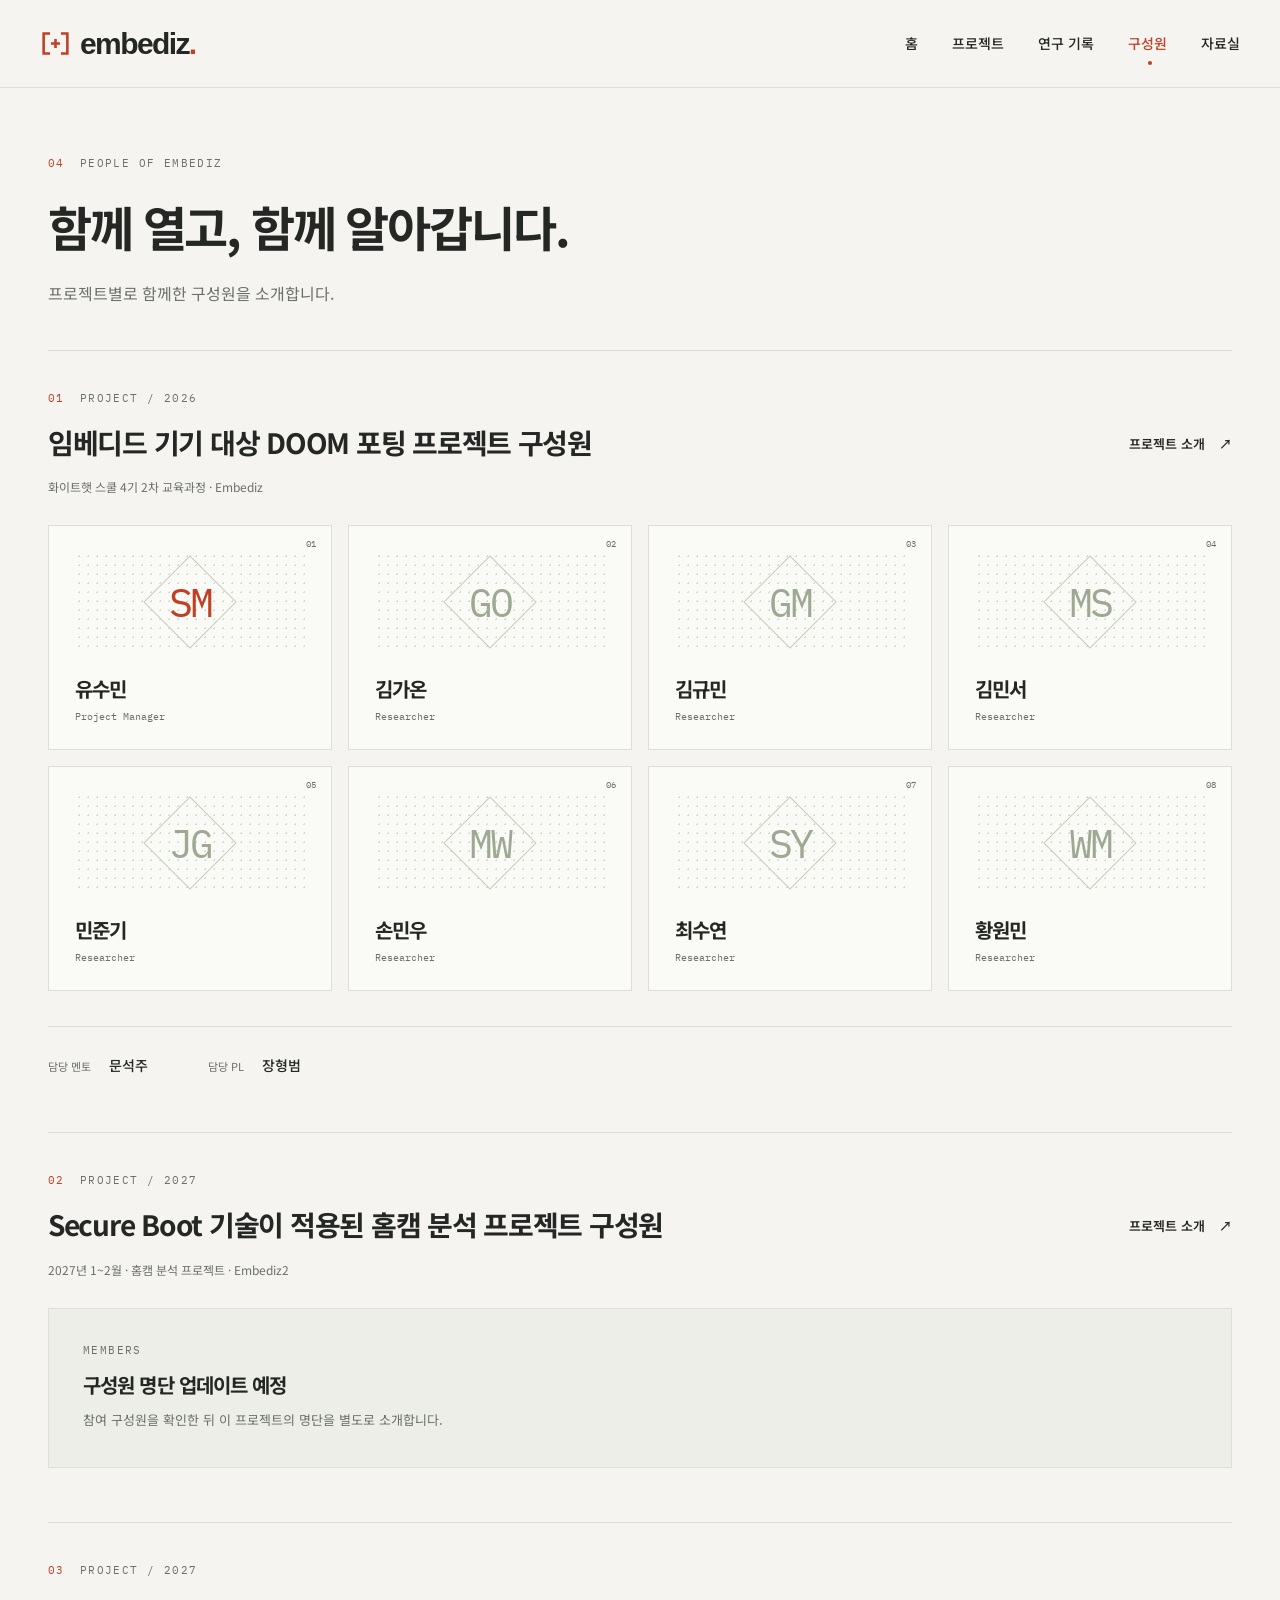
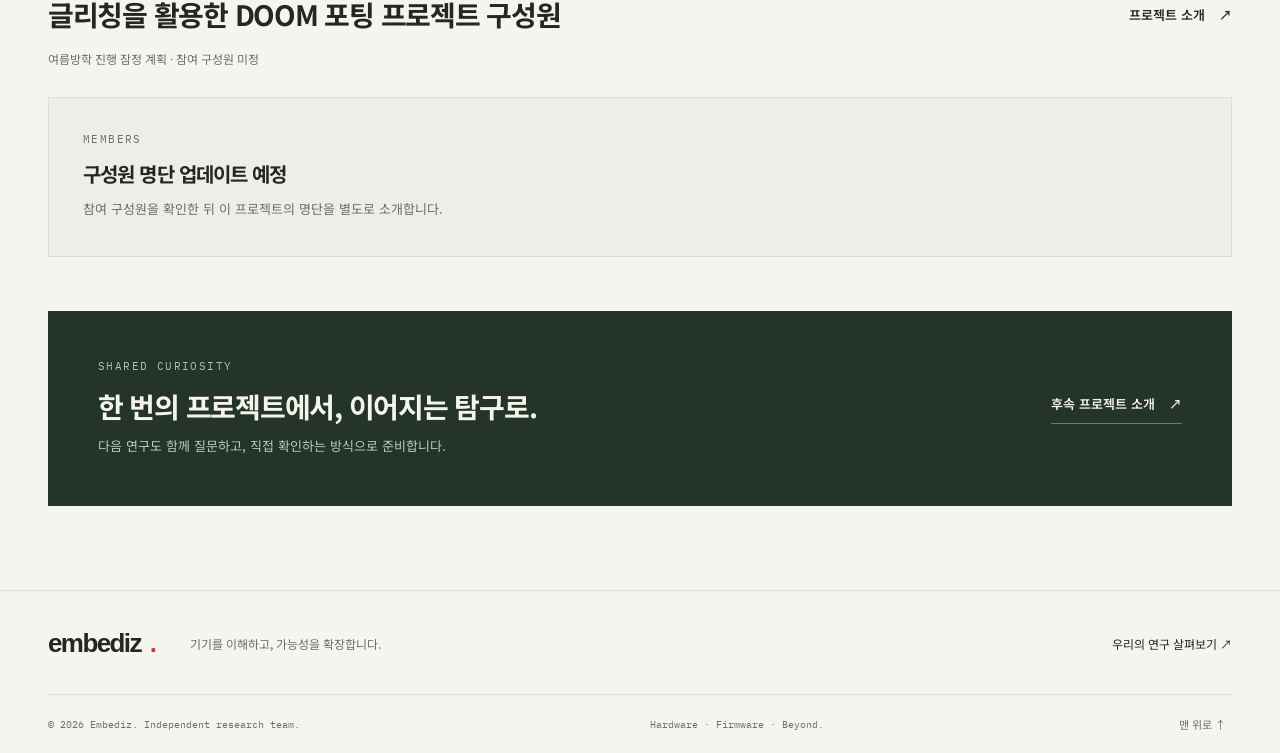
==== members/index.html @ 1d5bfba7 "Make Embediz research pages discoverable by topic" ====
<!doctype html>
<html lang="ko">
<head>
  <meta charset="UTF-8">
  <meta name="viewport" content="width=device-width, initial-scale=1">
  <meta name="theme-color" content="#f5f4f0">
  <meta name="description" content="Embediz의 임베디드 기기 DOOM 포팅, Secure Boot 적용 홈캠 분석, 글리칭 후속 프로젝트 구성원을 프로젝트별로 소개합니다.">
  <meta property="og:title" content="임베디드 보안 연구팀 구성원 | Embediz">
  <meta property="og:description" content="Embediz의 임베디드 기기 DOOM 포팅, Secure Boot 적용 홈캠 분석, 글리칭 후속 프로젝트 구성원을 프로젝트별로 소개합니다.">
  <meta property="og:type" content="website">
  <link rel="icon" href="../assets/favicon.svg" type="image/svg+xml">
  <link rel="stylesheet" href="../styles.css">
  <title>임베디드 보안 연구팀 구성원 | Embediz</title>
  <script src="../content.js" defer></script>
  <script src="../app.js" defer></script>
  <meta name="embediz-root" content="../">
  <meta name="robots" content="index,follow,max-image-preview:large">
  <meta property="og:site_name" content="Embediz">
  <meta property="og:locale" content="ko_KR">
  <meta name="twitter:card" content="summary">
  <meta name="twitter:title" content="임베디드 보안 연구팀 구성원 | Embediz">
  <meta name="twitter:description" content="Embediz의 임베디드 기기 DOOM 포팅, Secure Boot 적용 홈캠 분석, 글리칭 후속 프로젝트 구성원을 프로젝트별로 소개합니다.">
  <link rel="sitemap" type="application/xml" href="../sitemap.xml">
  <link rel="canonical" href="https://fev20.github.io/Embediz/members/">
  <meta property="og:url" content="https://fev20.github.io/Embediz/members/">
  <script type="application/ld+json">{"@context":"https://schema.org","@graph":[{"@type":"Organization","@id":"https://fev20.github.io/Embediz/#organization","name":"Embediz","url":"https://fev20.github.io/Embediz/","description":"Embediz는 임베디드 보안과 하드웨어·펌웨어를 탐구하는 연구팀입니다. 홈캠 펌웨어 분석, MIPS 기반 DOOM 포팅, Secure Boot 분석 프로젝트와 연구 기록을 소개합니다."},{"@type":"WebSite","@id":"https://fev20.github.io/Embediz/#website","name":"Embediz","url":"https://fev20.github.io/Embediz/","inLanguage":"ko","publisher":{"@id":"https://fev20.github.io/Embediz/#organization"}},{"@type":"WebPage","@id":"https://fev20.github.io/Embediz/members/#webpage","url":"https://fev20.github.io/Embediz/members/","name":"임베디드 보안 연구팀 구성원 | Embediz","description":"Embediz의 임베디드 기기 DOOM 포팅, Secure Boot 적용 홈캠 분석, 글리칭 후속 프로젝트 구성원을 프로젝트별로 소개합니다.","inLanguage":"ko","isPartOf":{"@id":"https://fev20.github.io/Embediz/#website"},"about":{"@id":"https://fev20.github.io/Embediz/#organization"}},{"@type":"BreadcrumbList","itemListElement":[{"@type":"ListItem","position":1,"name":"Embediz","item":"https://fev20.github.io/Embediz/"},{"@type":"ListItem","position":2,"name":"임베디드 보안 연구팀 구성원","item":"https://fev20.github.io/Embediz/members/"}]}]}</script>
</head>
<body>
  <a href="#main" class="skip-link">본문으로 건너뛰기</a>
  <header class="site-header">
    <div class="header-inner">
      <a class="brand" href="../" aria-label="Embediz 홈"><svg viewBox="0 0 34 34" aria-hidden="true"><path d="M11 6H4v22h7M23 6h7v22h-7M12 17h10M17 12v10"/></svg><span>embediz<span class="brand-dot">.</span></span></a>
      <nav class="desktop-nav" aria-label="주 메뉴"><a href="../" data-nav="home">홈</a><a href="../projects/" data-nav="research">프로젝트</a><a href="../notes/" data-nav="notes">연구 기록</a><a href="../members/" data-nav="team" aria-current="page">구성원</a><a href="../resources/" data-nav="resources">자료실</a></nav>
      <button class="menu-toggle" aria-expanded="false" aria-controls="mobile-nav" aria-label="메뉴 열기"><span></span><span></span></button>
    </div>
    <nav id="mobile-nav" aria-label="모바일 메뉴" hidden><a href="../">홈</a><a href="../projects/">프로젝트</a><a href="../notes/">연구 기록</a><a href="../members/">구성원</a><a href="../resources/">자료실</a></nav>
  </header>
  <main id="main" tabindex="-1"><div class="container"><header class="page-heading"><div class="eyebrow"><span class="section-index">04</span> PEOPLE OF EMBEDIZ</div><h1>함께 열고, 함께 알아갑니다.</h1><p>프로젝트별로 함께한 구성원을 소개합니다.</p></header><section class="team-project" aria-labelledby="team-doom-camera"><header class="team-project-header"><div><div class="eyebrow"><span class="section-index">01</span> PROJECT / 2026</div><h2 id="team-doom-camera">임베디드 기기 대상 DOOM 포팅 프로젝트 구성원</h2><p>화이트햇 스쿨 4기 2차 교육과정 · Embediz</p></div><a class="text-link" href="../projects/doom-camera/">프로젝트 소개 <span aria-hidden="true">↗</span></a></header><div class="member-grid" aria-label="임베디드 기기 대상 DOOM 포팅 프로젝트 구성원 명단"><article class="member reveal"><span class="member-index">01</span><div class="member-pattern" aria-hidden="true">SM</div><h3>유수민</h3><p class="role">Project Manager</p></article><article class="member reveal"><span class="member-index">02</span><div class="member-pattern" aria-hidden="true">GO</div><h3>김가온</h3><p class="role">Researcher</p></article><article class="member reveal"><span class="member-index">03</span><div class="member-pattern" aria-hidden="true">GM</div><h3>김규민</h3><p class="role">Researcher</p></article><article class="member reveal"><span class="member-index">04</span><div class="member-pattern" aria-hidden="true">MS</div><h3>김민서</h3><p class="role">Researcher</p></article><article class="member reveal"><span class="member-index">05</span><div class="member-pattern" aria-hidden="true">JG</div><h3>민준기</h3><p class="role">Researcher</p></article><article class="member reveal"><span class="member-index">06</span><div class="member-pattern" aria-hidden="true">MW</div><h3>손민우</h3><p class="role">Researcher</p></article><article class="member reveal"><span class="member-index">07</span><div class="member-pattern" aria-hidden="true">SY</div><h3>최수연</h3><p class="role">Researcher</p></article><article class="member reveal"><span class="member-index">08</span><div class="member-pattern" aria-hidden="true">WM</div><h3>황원민</h3><p class="role">Researcher</p></article></div><div class="team-credit"><div><span>담당 멘토</span><strong>문석주</strong></div><div><span>담당 PL</span><strong>장형범</strong></div></div></section><section class="team-project" aria-labelledby="team-secure-boot"><header class="team-project-header"><div><div class="eyebrow"><span class="section-index">02</span> PROJECT / 2027</div><h2 id="team-secure-boot">Secure Boot 기술이 적용된 홈캠 분석 프로젝트 구성원</h2><p>2027년 1~2월 · 홈캠 분석 프로젝트 · Embediz2</p></div><a class="text-link" href="../projects/secure-boot/">프로젝트 소개 <span aria-hidden="true">↗</span></a></header><div class="team-pending"><span class="eyebrow">MEMBERS</span><h3>구성원 명단 업데이트 예정</h3><p>참여 구성원을 확인한 뒤 이 프로젝트의 명단을 별도로 소개합니다.</p></div></section><section class="team-project" aria-labelledby="team-glitch-doom"><header class="team-project-header"><div><div class="eyebrow"><span class="section-index">03</span> PROJECT / 2027</div><h2 id="team-glitch-doom">글리칭을 활용한 DOOM 포팅 프로젝트 구성원</h2><p>여름방학 진행 잠정 계획 · 참여 구성원 미정</p></div><a class="text-link" href="../projects/glitch-doom/">프로젝트 소개 <span aria-hidden="true">↗</span></a></header><div class="team-pending"><span class="eyebrow">MEMBERS</span><h3>구성원 명단 업데이트 예정</h3><p>참여 구성원을 확인한 뒤 이 프로젝트의 명단을 별도로 소개합니다.</p></div></section></div><div class="container banner-wrap"><div class="next-banner"><div><div class="eyebrow">SHARED CURIOSITY</div><h2>한 번의 프로젝트에서, 이어지는 탐구로.</h2><p>다음 연구도 함께 질문하고, 직접 확인하는 방식으로 준비합니다.</p></div><a class="text-link" href="../projects/">후속 프로젝트 소개 <span aria-hidden="true">↗</span></a></div></div></main>
  <footer class="site-footer"><div class="container footer-top"><a class="brand" href="../">embediz<span class="brand-dot">.</span></a><p>기기를 이해하고, 가능성을 확장합니다.</p><a href="../projects/">우리의 연구 살펴보기 ↗</a></div><div class="container footer-bottom"><span>© 2026 Embediz. Independent research team.</span><span>Hardware · Firmware · Beyond.</span><button class="back-top" aria-label="페이지 맨 위로">맨 위로 ↑</button></div></footer>
  <dialog id="video-dialog" aria-labelledby="video-title"><div class="dialog-head"><div><span class="eyebrow">PROJECT 01 / DEMO</span><h2 id="video-title">홈캠에서 실행되는 DOOM</h2></div><button class="dialog-close" aria-label="영상 닫기">×</button></div><div id="video-container"></div><p class="video-caption">실기기 최종 시연 발췌 · 원본 00:34–00:48의 게임 화면 영역입니다. 게임은 카메라에서 실행됩니다.</p><a class="text-link" id="video-original" target="_blank" rel="noopener noreferrer">시연 영상 파일 열기 ↗</a></dialog>
  <noscript><style>.filter-bar,.menu-toggle,[data-video]{display:none}.desktop-nav{display:flex!important;flex-wrap:wrap;gap:14px}.site-header{height:auto;min-height:88px}.header-inner{flex-wrap:wrap;padding:18px 0}</style></noscript>
</body>
</html>
---- styles.css ----
@import url('https://fonts.googleapis.com/css2?family=IBM+Plex+Mono:wght@400;500;600&family=Noto+Sans+KR:wght@400;500;600;700;800;900&display=swap');
:root{--paper:#f5f4f0;--white:#fff;--ink:#242724;--muted:#6b7069;--line:#dddfd7;--accent:#bf4024;--accent-dark:#b9381d;--green:#37664f;--mono:'IBM Plex Mono',monospace;--sans:'Noto Sans KR',-apple-system,BlinkMacSystemFont,'Segoe UI',sans-serif}*{box-sizing:border-box}html{scroll-behavior:smooth;scroll-padding-top:105px}body{margin:0;background:var(--paper);color:var(--ink);font-family:var(--sans);font-size:15px;line-height:1.75;word-break:keep-all}a{color:inherit;text-decoration:none}button,input{font:inherit}button,a{-webkit-tap-highlight-color:transparent}button{cursor:pointer}button:disabled{cursor:default}button:focus-visible,a:focus-visible,input:focus-visible,summary:focus-visible{outline:3px solid var(--accent);outline-offset:5px}img,svg{max-width:100%;display:block}button{color:inherit}h1,h2,h3,h4,p{margin:0}h1,h2,h3,h4{line-height:1.35;letter-spacing:-.045em}::selection{background:#f6c3b2}.container{width:min(1248px,calc(100% - 96px));margin:0 auto}.site-header{height:88px;position:sticky;top:0;background:rgba(245,244,240,.96);backdrop-filter:blur(16px);border-bottom:1px solid var(--line);z-index:20}.header-inner{height:100%;display:flex;align-items:center;justify-content:space-between;gap:35px;width:min(1376px,calc(100% - 80px));margin:auto}.brand{display:flex;align-items:center;gap:9px;font-family:Arial,Helvetica,sans-serif;font-weight:800;font-size:30px;letter-spacing:-1.6px;line-height:1}.brand svg{width:31px;stroke:var(--accent);fill:none;stroke-width:2.8}.brand-dot{color:var(--accent)}.desktop-nav{display:flex;gap:34px;align-items:center;font-size:14px;font-weight:500}.desktop-nav a{position:relative;padding:31px 0}.desktop-nav a[aria-current=page]{color:var(--accent)}.desktop-nav a[aria-current=page]:after{content:'';position:absolute;bottom:22px;left:50%;width:4px;height:4px;border-radius:50%;background:var(--accent)}.desktop-nav a:hover{color:var(--accent)}.menu-toggle{display:none}.eyebrow{font:11px var(--mono);letter-spacing:1.4px;text-transform:uppercase;color:var(--muted);display:flex;align-items:center;gap:9px}.eyebrow .dot,.live-dot{width:6px;height:6px;background:var(--accent);display:inline-block;border-radius:50%}.hero{padding:75px 0 0;overflow:hidden;position:relative}.hero-grid{display:grid;grid-template-columns:1.03fr 1fr;gap:18px;align-items:center;min-height:483px}.hero-copy{position:relative;z-index:2;padding:6px 0 40px}.hero h1{font-size:clamp(39px,4.2vw,60px);font-weight:700;line-height:1.34;letter-spacing:-.065em;margin:30px 0 24px}.hero h1 .accent{color:var(--accent)}.hero-copy>p{color:var(--muted);font-size:15px;line-height:1.95;max-width:455px}.actions{display:flex;gap:26px;align-items:center;margin-top:33px}.button{display:inline-flex;align-items:center;justify-content:center;gap:24px;padding:15px 22px;background:var(--accent);border:1px solid var(--accent);color:#fff;font-weight:600;font-size:13px;transition:background .2s,transform .2s;line-height:1.6}.button:hover{background:var(--accent-dark);border-color:var(--accent-dark);transform:translateY(-2px)}.button.secondary{background:transparent;border-color:var(--line);color:var(--ink)}.button.secondary:hover{background:#eaeae3}.text-link{font-size:13px;font-weight:600;display:inline-flex;align-items:center;gap:14px;border:none;padding:0;background:none}.text-link:hover{color:var(--accent)}.play-circle{border:1px solid #b6bbb0;border-radius:50%;width:27px;height:27px;display:grid;place-items:center;font-size:9px}.hero-art{position:relative;width:100%;padding:20px 0 10px;aspect-ratio:1.14;background-image:radial-gradient(#d2d6cb 1px,transparent 1px);background-size:19px 19px}.hero-art:after{content:'';position:absolute;inset:0;background:radial-gradient(ellipse at center,transparent 35%,var(--paper) 75%);pointer-events:none}.hero-art svg{position:relative;z-index:1;width:100%;height:100%;overflow:visible}.art-caption{position:absolute;bottom:17px;left:60px;font:9px var(--mono);letter-spacing:1px;color:var(--muted);z-index:2}.hero-meta{border-top:1px solid var(--line);display:grid;grid-template-columns:1.3fr 1fr 1fr 1fr;margin-top:36px;padding:27px 0 31px;gap:28px}.meta-intro{font:11px var(--mono);line-height:1.9;color:var(--muted);display:flex;gap:12px;align-items:center}.meta-intro .cross{font:24px var(--mono);color:var(--accent)}.meta-item{border-left:1px solid var(--line);padding-left:30px;display:flex;align-items:baseline;gap:12px}.meta-item strong{font:28px var(--mono);letter-spacing:-1.7px}.meta-item span{font-size:11px;color:var(--muted)}.section{padding:82px 0}.section-head{display:flex;align-items:end;justify-content:space-between;gap:20px;margin-bottom:34px}.section-head h2{font-size:32px;margin-top:14px;font-weight:700}.section-index{font:11px var(--mono);color:var(--accent);margin-right:6px}.section-head .eyebrow{letter-spacing:1px}.section-head>p{max-width:370px;color:var(--muted);font-size:13px}.projects-section{background:#eceee7;border-top:1px solid var(--line);border-bottom:1px solid var(--line)}.project-grid{display:grid;grid-template-columns:1.35fr 1fr;gap:24px}.project-card{border:1px solid #d5d8cd;background:var(--paper);display:flex;flex-direction:column;transition:transform .25s,border-color .25s}.project-card:hover{border-color:#929b8a;transform:translateY(-5px)}.project-visual{height:263px;position:relative;overflow:hidden;background:#202b25}.project-visual.camera{background:radial-gradient(ellipse at 54% 77%,#46574a,#24382e 55%,#203129)}.project-visual.secure{background:#e2e5dc}.project-visual svg{height:100%;width:100%}.visual-number{position:absolute;top:18px;left:20px;font:10px var(--mono);color:#c2cbbd;z-index:1;letter-spacing:1px}.secure .visual-number{color:#6b7567}.visual-label{position:absolute;bottom:17px;right:20px;font:10px var(--mono);letter-spacing:1px;color:#d8e0d3}.secure .visual-label{color:#68715f}.project-content{padding:25px 28px 27px;flex:1;display:flex;flex-direction:column}.project-topline{display:flex;justify-content:space-between;gap:10px;align-items:center;margin-bottom:15px}.status{display:inline-flex;align-items:center;gap:7px;font-size:10px;padding:4px 9px;border:1px solid #cad6c6;color:#3e6149;background:#edf2e8;line-height:1.5}.status:before{content:'';width:5px;height:5px;border-radius:50%;background:currentColor}.status.planned{border-color:#dbd0b5;background:#f5eddf;color:#8a682e}.project-period{font:10px var(--mono);color:var(--muted)}.project-content h3{font-size:24px;letter-spacing:-1px;display:flex;justify-content:space-between;gap:18px}.project-content h3 span{font-size:24px;font-weight:400;color:var(--accent)}.project-content>p{margin:14px 0 22px;line-height:1.85;font-size:13px;color:var(--muted);max-width:460px}.tags{display:flex;gap:7px;flex-wrap:wrap;margin-top:auto}.tag{font:10px var(--mono);padding:4px 7px;border:1px solid #d9ddd1;color:#68715f}.about-split{display:grid;grid-template-columns:.8fr 1.4fr;gap:100px}.about-split h2{font-size:34px;margin-top:21px;line-height:1.6}.about-split h2 span{color:var(--accent)}.about-copy>p{font-size:17px;line-height:1.95;max-width:620px;margin-bottom:28px}.research-areas{display:grid;grid-template-columns:repeat(3,1fr);border-top:1px solid var(--line);padding-top:24px;gap:23px}.research-areas span{font:11px var(--mono);color:var(--accent)}.research-areas h3{font-size:15px;margin:11px 0}.research-areas p{font-size:12px;color:var(--muted);line-height:1.9}.notes-section{border-top:1px solid var(--line)}.note-list{border-top:1px solid var(--line)}.note-row{display:grid;grid-template-columns:110px 1fr 120px 30px;gap:28px;align-items:center;padding:28px 8px;border-bottom:1px solid var(--line);transition:background .2s}.note-row:hover{background:#edeee7}.note-category{color:var(--accent);font-size:11px}.note-row h3{font-size:19px;font-weight:600}.note-row p{font-size:12px;color:var(--muted);margin-top:9px}.note-date{font:11px var(--mono);color:var(--muted)}.note-arrow{font-size:23px}.next-banner{background:#24342b;color:#f4f4e9;padding:48px 50px;display:flex;align-items:center;justify-content:space-between;gap:30px;position:relative;overflow:hidden}.next-banner .eyebrow{color:#afbfaa}.next-banner h2{font-size:28px;margin:15px 0 10px}.next-banner p{color:#bcc9b8;font-size:13px}.next-banner .text-link{white-space:nowrap;color:#f4f4e9;border-bottom:1px solid #6b7c67;padding-bottom:7px}.banner-wrap{padding:0 0 84px}.site-footer{border-top:1px solid var(--line);padding:39px 0 20px}.footer-top{display:flex;align-items:center;gap:35px;margin-bottom:38px}.footer-top .brand{font-size:26px}.footer-top>p{font-size:12px;color:var(--muted)}.footer-top>a:last-child{margin-left:auto;font-size:12px}.footer-bottom{display:flex;align-items:center;gap:30px;justify-content:space-between;padding-top:20px;border-top:1px solid var(--line);font:10px var(--mono);color:var(--muted)}.back-top{font-family:var(--sans);background:none;border:0;font-size:11px}.page-heading{padding:68px 0 43px}.page-heading h1{font-size:48px;margin:24px 0 20px}.page-heading>p{color:var(--muted);max-width:670px;font-size:16px}.page-heading .breadcrumb{margin-bottom:32px}.breadcrumb{display:flex;align-items:center;gap:12px;color:var(--muted);font-size:11px}.breadcrumb a:hover{color:var(--accent)}.breadcrumb span:last-child{color:var(--ink)}.filter-bar{display:flex;align-items:center;justify-content:space-between;gap:20px;border-top:1px solid var(--line);padding:20px 0 30px}.filters{display:flex;gap:8px;flex-wrap:wrap}.filter{border:1px solid var(--line);background:transparent;font-size:12px;padding:9px 17px;border-radius:0}.filter.active{background:var(--ink);border-color:var(--ink);color:white}.result-count{font:11px var(--mono);color:var(--muted);white-space:nowrap}.listing{padding-bottom:90px}.listing .project-grid{grid-template-columns:1fr 1fr}.search{display:flex;align-items:center;border:1px solid var(--line);padding:8px 13px;gap:10px;background:#fff;max-width:300px}.search svg{width:16px;height:16px;stroke:var(--muted);fill:none;stroke-width:1.5}.search input{min-width:0;width:100%;border:0;outline:none;background:transparent;font-size:12px;padding:3px}.search:focus-within{border-color:var(--accent)}.empty-state{padding:70px 20px;text-align:center;border:1px solid var(--line)}.empty-state p{color:var(--muted);margin:12px 0 20px;font-size:13px}.project-heading{display:grid;grid-template-columns:1fr auto;align-items:end;gap:30px}.project-heading h1{font-size:46px;max-width:800px}.project-heading .subtitle{font-size:13px;color:var(--muted);margin-top:14px}.detail-summary{display:grid;grid-template-columns:repeat(4,1fr);border-top:1px solid var(--line);border-bottom:1px solid var(--line);padding:23px 0;margin-bottom:40px;gap:25px}.detail-summary dt{font:10px var(--mono);color:var(--muted);margin-bottom:9px}.detail-summary dd{margin:0;font-size:13px}.detail-hero{height:390px;position:relative;overflow:hidden;background:radial-gradient(ellipse at 50% 100%,#455d48,#24382e 70%);display:grid;grid-template-columns:1fr 1fr;align-items:center}.detail-hero .detail-hero-copy{padding:45px 55px;z-index:2;color:#e5ebdf}.detail-hero-copy .eyebrow{color:#b8c8ac}.detail-hero-copy h2{font:700 42px var(--mono);letter-spacing:-2px;margin:22px 0 16px}.detail-hero-copy>p{font-size:13px;color:#c3cebd;line-height:1.9}.detail-hero>svg{height:100%;width:100%}.detail-hero .button{margin-top:24px}.detail-hero.secure-hero{background:#dde2d5}.secure-hero .detail-hero-copy{color:var(--ink)}.secure-hero .detail-hero-copy .eyebrow,.secure-hero .detail-hero-copy p{color:#5c6c54}.article-layout{display:grid;grid-template-columns:205px 1fr;gap:75px;padding:62px 0 85px}.article-toc{align-self:start;position:sticky;top:125px;border-left:1px solid var(--line);display:flex;flex-direction:column;gap:15px;padding-left:22px}.article-toc .eyebrow{font-size:9px;margin-bottom:6px}.article-toc a{font-size:12px;color:var(--muted)}.article-toc a:hover{color:var(--accent)}.article-section{margin-bottom:50px;scroll-margin-top:120px}.article-section h2{font-size:27px;margin-bottom:20px}.article-section>p{line-height:2;color:#5b6258;font-size:15px;margin-bottom:19px}.article-section .section-number{font:12px var(--mono);display:block;color:var(--accent);margin-bottom:12px}.process-list{padding:0;margin:28px 0;list-style:none;border-top:1px solid var(--line)}.process-list li{display:grid;grid-template-columns:40px 140px 1fr;gap:18px;border-bottom:1px solid var(--line);padding:21px 0;align-items:start}.process-list .num{font:11px var(--mono);color:var(--accent);padding-top:4px}.process-list h3{font-size:15px;line-height:1.7;font-weight:600}.process-list p{font-size:13px;color:var(--muted);line-height:1.8}.architecture{padding:29px;background:#e9ece3;border:1px solid #d9ded0;margin:25px 0}.architecture .eyebrow{font-size:9px;margin-bottom:23px}.arch-grid{display:grid;grid-template-columns:1fr 65px 1fr;align-items:center;gap:8px}.arch-node{border:1px solid #bfc8b6;background:var(--paper);padding:23px 15px}.arch-node small{font:9px var(--mono);color:var(--muted)}.arch-node strong{display:block;font-size:17px;margin:8px 0}.arch-node p{font-size:12px;color:var(--muted)}.arch-arrows{text-align:center;color:var(--accent);font-size:26px}.arch-arrows small{display:block;font:8px var(--mono);margin:6px -15px}.arch-caption{margin-top:20px;font-size:11px;color:#69725e}.facts{display:grid;grid-template-columns:1fr 1fr;gap:13px;margin:24px 0}.fact{padding:22px;border:1px solid var(--line);background:#fafaf7}.fact .check{color:var(--green);font-size:13px}.fact h3{font-size:15px;margin:9px 0}.fact p{font-size:12px;color:var(--muted);line-height:1.85}.callout{border-left:3px solid var(--accent);padding:20px 23px;background:#ecece4;margin:25px 0}.callout strong{font-size:14px}.callout p{font-size:13px;color:var(--muted);line-height:1.85;margin-top:8px}.inline-video{width:100%;aspect-ratio:16/9;background:#18231b;display:grid;place-items:center;position:relative;padding:20px;overflow:hidden;border:0;color:#fff}.inline-video svg{position:absolute;inset:0;width:100%;height:100%;opacity:.5}.inline-video .video-play{z-index:2;display:flex;flex-direction:column;align-items:center;gap:17px;font-size:13px}.video-play b{border:1px solid #d8dfd2;width:60px;height:60px;display:grid;place-items:center;border-radius:50%;background:#24382eaa;font-size:17px;padding-left:3px}.inline-video:hover .video-play b{background:var(--accent);border-color:var(--accent)}.caption{font-size:11px;color:var(--muted);margin-top:13px;line-height:1.8}.source-note{border-top:1px solid var(--line);padding-top:20px;font-size:11px;color:var(--muted);line-height:1.9}.team-intro{display:grid;grid-template-columns:1fr 1.1fr;gap:75px;padding:36px 0 45px;border-top:1px solid var(--line);align-items:start}.team-intro h2{font-size:28px;line-height:1.6}.team-intro p{font-size:14px;color:var(--muted);line-height:2}.member-grid{display:grid;grid-template-columns:repeat(4,1fr);gap:16px}.member{border:1px solid var(--line);background:#fafaf7;padding:26px;position:relative}.member-pattern{height:100px;display:flex;align-items:center;justify-content:center;font:40px var(--mono);letter-spacing:-3px;color:#9ea993;background:radial-gradient(#d5dacb 1px,transparent 1px);background-size:9px 9px;position:relative;margin-bottom:23px}.member-pattern:before{content:'';position:absolute;width:64px;height:64px;border:1px solid #c4cdbb;transform:rotate(45deg)}.member:first-child .member-pattern{color:var(--accent)}.member-index{position:absolute;top:12px;right:15px;font:9px var(--mono);color:var(--muted)}.member h3{font-size:20px;margin-bottom:8px}.member .role{font:10px var(--mono);color:var(--muted)}.team-credit{display:flex;gap:60px;border-top:1px solid var(--line);margin-top:35px;padding:25px 0}.team-credit span{font-size:11px;color:var(--muted);margin-right:18px}.team-credit strong{font-size:14px;font-weight:500}.team-note{font-size:12px;color:var(--muted);padding:20px 0 70px}.resource-grid{display:grid;grid-template-columns:1fr 1fr;gap:20px;margin:10px 0 55px}.resource-card{padding:32px;border:1px solid var(--line);background:#fafaf7}.resource-card .resource-icon{font:30px var(--mono);color:var(--accent);margin-bottom:30px}.resource-card h2{font-size:22px;margin-bottom:15px}.resource-card p{font-size:13px;color:var(--muted);line-height:1.9;min-height:55px;margin-bottom:24px}.resource-card .eyebrow{margin-bottom:14px}.resource-card .text-link{color:var(--accent)}.faq{margin:35px 0 80px}.faq h2{font-size:26px;margin-bottom:25px}.faq details{border-top:1px solid var(--line);padding:21px 0}.faq details:last-child{border-bottom:1px solid var(--line)}.faq summary{font-size:14px;cursor:pointer;list-style:none;display:flex;justify-content:space-between;gap:20px}.faq summary:after{content:'+';font:20px var(--mono);color:var(--accent)}.faq details[open] summary:after{content:'−'}.faq details p{font-size:13px;color:var(--muted);margin:17px 35px 3px 0;line-height:1.95}.note-article{width:min(760px,100%);margin:0 auto;padding:62px 0 90px}.note-article .article-section{margin:42px 0}.note-article h1{font-size:39px;line-height:1.5;margin:22px 0}.note-article .lead{font-size:17px;color:var(--muted);line-height:1.9;margin:20px 0 35px}.note-article header{border-bottom:1px solid var(--line);padding-bottom:34px}.article-meta{display:flex;gap:18px;font:11px var(--mono);color:var(--muted)}.note-related{padding:26px;background:#e8ece1;margin-top:35px;display:flex;justify-content:space-between;align-items:center;gap:20px}.note-related small{font-size:10px;color:var(--muted)}.note-related h3{font-size:16px;margin-top:7px}.not-found{min-height:55vh;display:flex;flex-direction:column;align-items:center;justify-content:center;gap:20px;text-align:center;padding:70px 0}.not-found h1{font:70px var(--mono);color:var(--accent)}dialog{width:min(950px,calc(100% - 32px));max-height:90vh;overflow:auto;padding:28px;background:var(--paper);border:1px solid var(--line);color:var(--ink)}dialog::backdrop{background:#101a14d9;backdrop-filter:blur(7px)}.dialog-head{display:flex;justify-content:space-between;align-items:center;gap:20px;margin-bottom:20px}.dialog-head h2{font-size:22px;margin-top:10px}.dialog-close{font-size:28px;background:none;border:1px solid var(--line);width:42px;height:42px;line-height:1}dialog video{width:100%;max-height:58vh;background:#141c16;display:block}.video-caption{font-size:12px;color:var(--muted);margin:16px 0}.video-error{font-size:13px;padding:22px;background:#ede6dc;margin-top:12px}.skip-link{position:fixed;top:-60px;left:20px;background:var(--ink);color:white;padding:10px 20px;z-index:99}.skip-link:focus{top:10px}#main:focus{outline:none}.noscript{padding:100px 0}.reveal{animation:rise .55s ease both}@keyframes rise{from{opacity:0;transform:translateY(10px)}to{opacity:1;transform:translateY(0)}}.project-card:nth-child(2){animation-delay:.08s}.note-row:nth-child(2){animation-delay:.08s}.note-row:nth-child(3){animation-delay:.15s}
@media(min-width:1500px){.hero{padding-top:95px}.hero-grid{min-height:510px}.hero h1{font-size:62px}}
@media(max-width:1100px){.header-inner{width:calc(100% - 48px);gap:20px}.container{width:calc(100% - 64px)}.desktop-nav{gap:23px}.hero{padding-top:50px}.hero-grid{min-height:440px}.hero h1{font-size:46px}.hero-copy>p{font-size:14px;max-width:365px}.hero-art{margin-left:10px}.meta-item{padding-left:20px;gap:8px}.meta-item strong{font-size:24px}.about-split{gap:55px}.project-content{padding:24px}.project-content h3{font-size:21px}.project-period{font-size:9px}.article-layout{gap:40px;grid-template-columns:160px 1fr}.member-grid{grid-template-columns:repeat(4,1fr)}.member{padding:20px}}
@media(max-width:820px){.hero-grid{grid-template-columns:1fr 1fr;gap:0}.hero h1{font-size:38px}.hero-copy>p{font-size:13px}.actions{gap:15px;flex-wrap:wrap}.hero-art{margin-left:0;transform:scale(1.05)}.art-caption{left:25px;font-size:8px}.hero-meta{grid-template-columns:1fr 1fr 1fr}.meta-intro{display:none}.meta-item:first-of-type{border-left:0}.meta-item{padding-left:18px;flex-direction:column;gap:3px}.project-grid{grid-template-columns:1fr 1fr;gap:16px}.project-visual{height:220px}.project-content{padding:20px}.project-content h3{font-size:19px}.project-topline{flex-wrap:wrap}.about-split{grid-template-columns:1fr;gap:25px}.about-split h2 br{display:none}.about-copy>p{font-size:16px}.note-row{grid-template-columns:85px 1fr 24px;gap:18px}.note-date{display:none}.next-banner{padding:35px}.next-banner h2{font-size:24px}.article-layout{grid-template-columns:1fr}.article-toc{position:static;flex-direction:row;flex-wrap:wrap;padding:0 0 20px;border:0;border-bottom:1px solid var(--line);gap:18px}.article-toc .eyebrow{display:none}.detail-hero{height:350px}.detail-hero .detail-hero-copy{padding:30px}.detail-hero-copy h2{font-size:33px}.detail-summary{grid-template-columns:1fr 1fr}.project-heading{grid-template-columns:1fr}.project-heading h1{font-size:39px}.project-heading .button{justify-self:start}.team-intro{gap:40px}.member-grid{grid-template-columns:repeat(2,1fr)}.footer-top{flex-wrap:wrap;gap:20px}.footer-top>a:last-child{margin-left:auto}.footer-bottom{gap:20px;flex-wrap:wrap}.footer-bottom>span:nth-child(2){display:none}.resource-card{padding:25px}.filter-bar{flex-wrap:wrap}.search{max-width:none;width:100%}}
@media(max-width:580px){.container{width:calc(100% - 40px)}.header-inner{width:calc(100% - 40px)}.site-header{height:70px}.brand{font-size:28px}.brand svg{width:28px}.desktop-nav{display:none}.menu-toggle{display:flex;flex-direction:column;gap:7px;background:none;border:0;width:42px;height:42px;align-items:center;justify-content:center}.menu-toggle span{width:21px;height:1.5px;background:var(--ink);transition:transform .2s}.menu-toggle[aria-expanded=true] span:first-child{transform:translateY(4px) rotate(45deg)}.menu-toggle[aria-expanded=true] span:last-child{transform:translateY(-4px) rotate(-45deg)}#mobile-nav{background:var(--paper);border-bottom:1px solid var(--line);padding:16px 25px 23px}#mobile-nav:not([hidden]){display:flex;flex-direction:column;gap:0}#mobile-nav a{padding:12px 0;border-bottom:1px solid var(--line);font-size:14px}.hero{padding-top:40px}.hero-grid{grid-template-columns:1fr}.hero-copy{padding:0}.hero .eyebrow{font-size:9px;letter-spacing:1.2px}.hero h1{font-size:42px;margin:25px 0 20px;line-height:1.38}.hero-copy>p{font-size:13px;max-width:340px;line-height:1.95}.actions{margin-top:25px;gap:22px}.button{font-size:12px;padding:14px 18px;gap:20px}.text-link{font-size:12px}.hero-art{height:320px;aspect-ratio:auto;transform:none;margin:15px 0 0}.art-caption{bottom:7px;left:25px}.hero-meta{margin-top:18px;padding:22px 0;gap:8px}.meta-item{padding-left:13px}.meta-item:nth-child(2){padding-left:0;border:0}.meta-item strong{font-size:24px}.meta-item span{font-size:9px}.section{padding:55px 0}.section-head{margin-bottom:25px;align-items:start}.section-head h2{font-size:27px;margin-top:13px}.section-head .eyebrow{font-size:9px}.section-head>.text-link{padding-top:34px;white-space:nowrap;font-size:11px}.section-head>p{display:none}.project-grid,.listing .project-grid{grid-template-columns:1fr;gap:20px}.project-visual{height:238px}.project-content{padding:23px}.project-content h3{font-size:22px}.project-content>p{font-size:13px}.project-period{font-size:9px}.project-topline{flex-wrap:nowrap}.about-split{gap:25px}.about-split h2{font-size:28px;margin-top:18px}.about-split h2 br{display:block}.about-copy>p{font-size:14px;line-height:2}.research-areas{gap:14px}.research-areas h3{font-size:13px;letter-spacing:-.06em}.research-areas p{font-size:11px}.research-areas span{font-size:10px}.note-row{padding:23px 0;grid-template-columns:1fr 20px;gap:10px}.note-category{grid-column:1/-1;font-size:10px}.note-row h3{font-size:17px;line-height:1.6}.note-row p{font-size:11px;line-height:1.8}.next-banner{padding:30px;display:block}.next-banner h2{font-size:24px}.next-banner p{font-size:12px}.next-banner .text-link{margin-top:25px}.banner-wrap{padding-bottom:55px}.footer-top{display:grid;grid-template-columns:1fr;gap:20px;margin-bottom:30px}.footer-top>a:last-child{margin-left:0}.footer-bottom{font-size:9px;align-items:center}.page-heading{padding:43px 0 30px}.page-heading h1{font-size:36px;margin:20px 0 16px}.page-heading>p{font-size:14px}.filter{padding:8px 13px;font-size:11px}.filter-bar{padding-top:18px;gap:15px}.result-count{font-size:10px}.listing{padding-bottom:60px}.project-heading h1{font-size:34px}.detail-summary{gap:22px;padding:22px 0;margin-bottom:25px}.detail-summary dd{font-size:11px;line-height:1.8}.detail-hero{height:auto;grid-template-columns:1fr}.detail-hero .detail-hero-copy{padding:30px}.detail-hero-copy h2{font-size:34px;margin:15px 0 13px}.detail-hero>svg{height:270px;margin-top:-15px}.article-layout{padding:35px 0 45px;gap:32px}.article-toc a{font-size:11px}.article-section{margin-bottom:38px}.article-section h2{font-size:24px}.article-section>p{font-size:14px}.process-list li{grid-template-columns:25px 1fr;gap:10px}.process-list li p{grid-column:2;font-size:12px}.architecture{padding:17px}.arch-grid{grid-template-columns:1fr 36px 1fr;gap:3px}.arch-node{padding:15px 10px}.arch-node strong{font-size:14px}.arch-node p{font-size:10px}.arch-node small{font-size:8px}.arch-arrows small{font-size:7px}.arch-caption{font-size:10px}.facts{grid-template-columns:1fr}.fact{padding:20px}.team-intro{grid-template-columns:1fr;gap:20px}.team-intro h2{font-size:25px}.team-intro p{font-size:13px}.member-grid{gap:12px}.member{padding:21px}.member h3{font-size:19px}.member .role{font-size:9px}.member-pattern{height:85px;font-size:35px}.team-credit{gap:30px}.team-credit span{margin-right:10px;font-size:10px}.team-note{padding-bottom:45px}.resource-grid{grid-template-columns:1fr;gap:17px}.resource-card .resource-icon{margin-bottom:20px}.resource-card p{min-height:0}.faq summary{font-size:13px}.note-article{padding:38px 0 55px}.note-article h1{font-size:30px;line-height:1.5}.note-article .lead{font-size:14px}.note-related{padding:21px}.note-related h3{font-size:14px}dialog{padding:20px}.dialog-head h2{font-size:18px}.dialog-head .eyebrow{font-size:9px}.dialog-close{width:35px;height:35px;font-size:24px;flex-shrink:0}.video-caption{font-size:11px}.breadcrumb{font-size:10px;flex-wrap:wrap}}
@media(prefers-reduced-motion:reduce){html{scroll-behavior:auto}*,*:before,*:after{animation:none!important;transition:none!important}}

.inline-video>img{position:absolute;inset:0;width:100%;height:100%;object-fit:cover;opacity:.65}.inline-video:hover>img{opacity:.8}.detail-hero .tags{margin-top:22px}.detail-hero:not(.secure-hero) .tag{color:#b8c9ae;border-color:#5b7150}

/* Project-specific member rosters */
.team-project{border-top:1px solid var(--line);padding:40px 0 54px}
.team-project-header{display:flex;justify-content:space-between;align-items:center;gap:32px;margin-bottom:28px}
.team-project-header h2{font-size:28px;max-width:890px;line-height:1.55;margin:16px 0 12px}
.team-project-header p{font-size:12px;color:var(--muted)}
.team-project-header>.text-link{flex-shrink:0}
.team-project .team-credit{margin-bottom:0;padding-bottom:0}
.team-pending{border:1px solid var(--line);background:#eceee7;padding:34px}
.team-pending h3{font-size:20px;margin:14px 0 10px}
.team-pending p{font-size:13px;color:var(--muted);line-height:1.9}
@media(max-width:820px){.team-project-header{align-items:flex-start;flex-direction:column;gap:18px}.team-project-header h2{font-size:26px}}
@media(max-width:580px){.team-project{padding:30px 0 40px}.team-project-header h2{font-size:23px;line-height:1.6}.team-project-header p{font-size:11px}.team-pending{padding:24px}.team-pending h3{font-size:18px}.team-pending p{font-size:12px}}

/* Three independently scoped projects */
.project-grid,.listing .project-grid{grid-template-columns:repeat(3,minmax(0,1fr))}
.project-content{padding:24px}.project-content h3{font-size:22px}.project-topline{flex-wrap:wrap}
.status.tentative{color:#795b38;border-color:#d5c4ac;background:#f3eadb}
.project-visual.glitch,.detail-hero.glitch-hero{background:#e9e1d5}
.glitch .visual-number,.glitch .visual-label{color:#796750}
.glitch-hero .detail-hero-copy{color:var(--ink)}
.glitch-hero .detail-hero-copy .eyebrow,.glitch-hero .detail-hero-copy p{color:#75634b}
.detail-hero.glitch-hero .tag{color:#75634b;border-color:#cbbca7}
.secure-hero .detail-hero-copy h2,.glitch-hero .detail-hero-copy h2{font-family:var(--sans);font-size:34px;line-height:1.55;letter-spacing:-.05em}
@media(max-width:1100px){.project-grid,.listing .project-grid{grid-template-columns:repeat(2,minmax(0,1fr))}}
@media(max-width:580px){.project-grid,.listing .project-grid{grid-template-columns:1fr}.project-content h3{font-size:22px}.secure-hero .detail-hero-copy h2,.glitch-hero .detail-hero-copy h2{font-size:29px}}

.project-actions{display:flex;flex-wrap:wrap;gap:12px;justify-self:end;align-items:center}.project-actions .button{white-space:nowrap}
@media(max-width:820px){.project-actions{justify-self:start}}
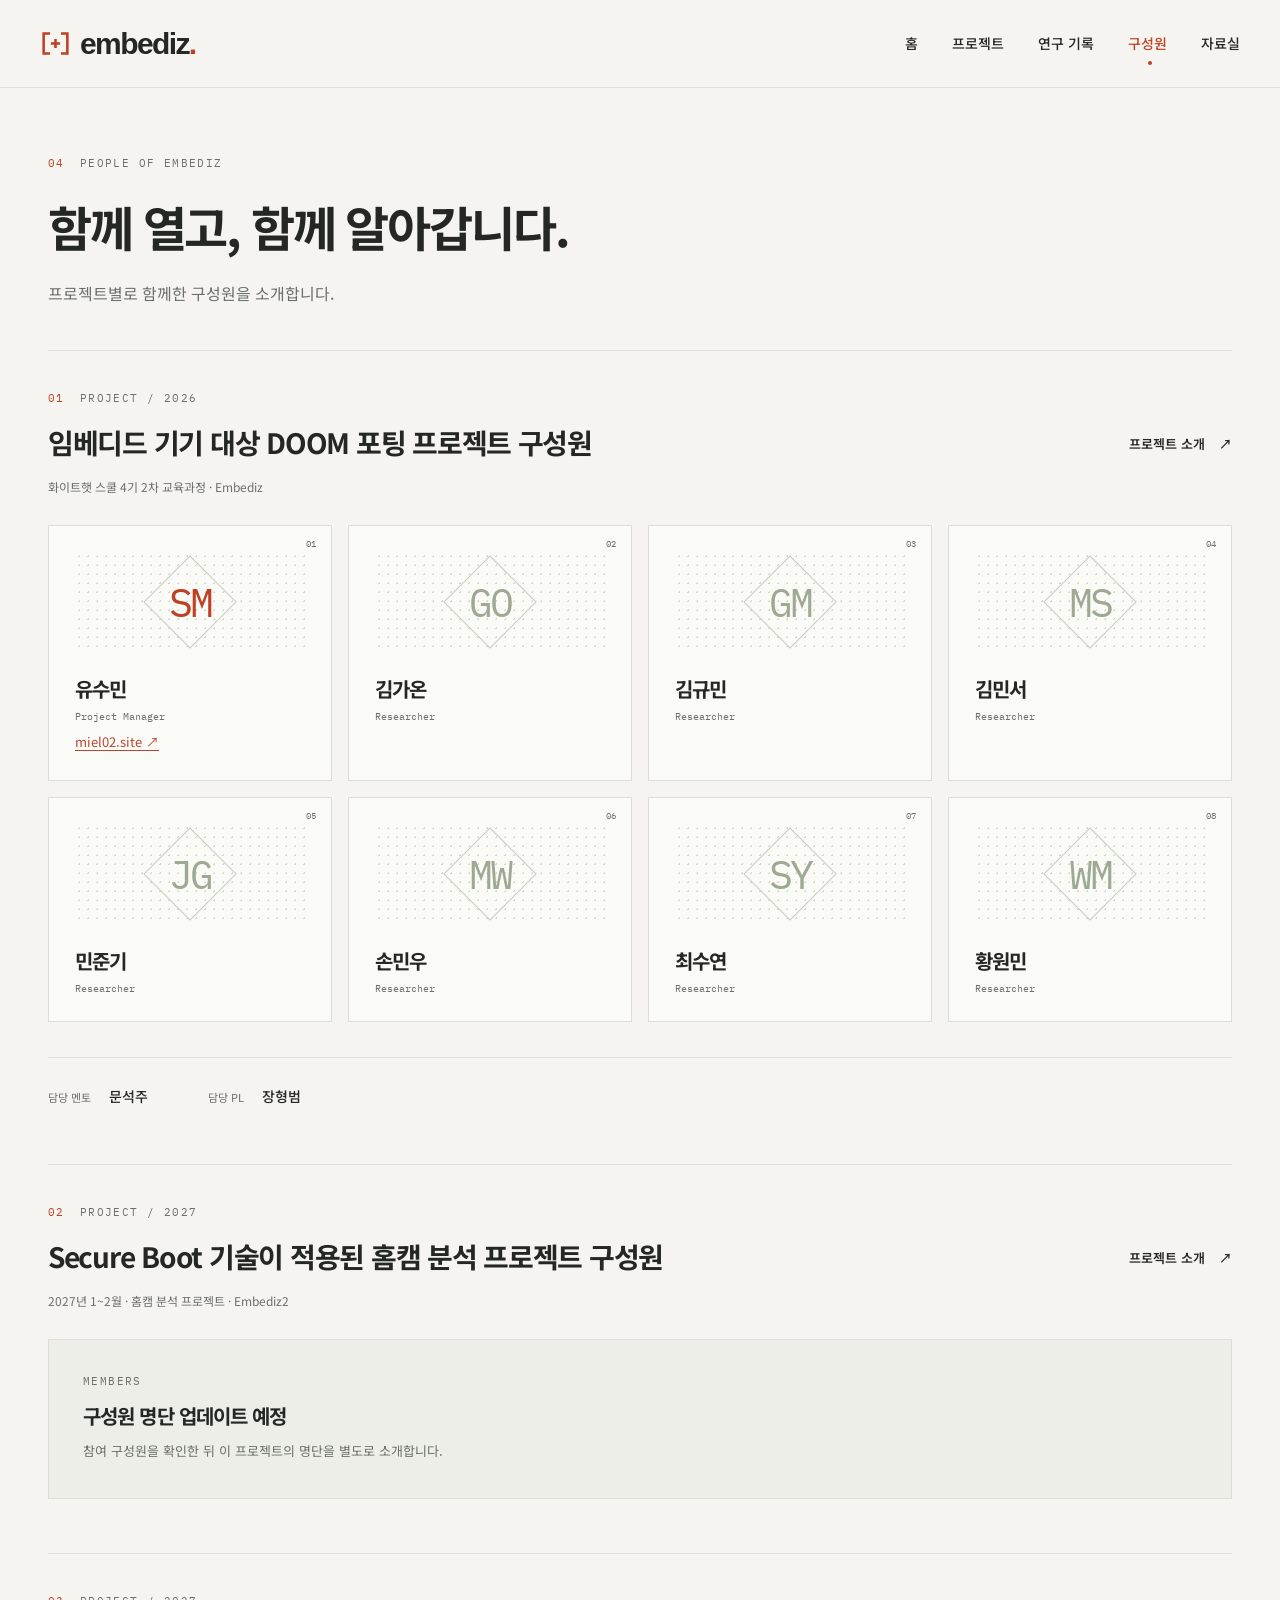
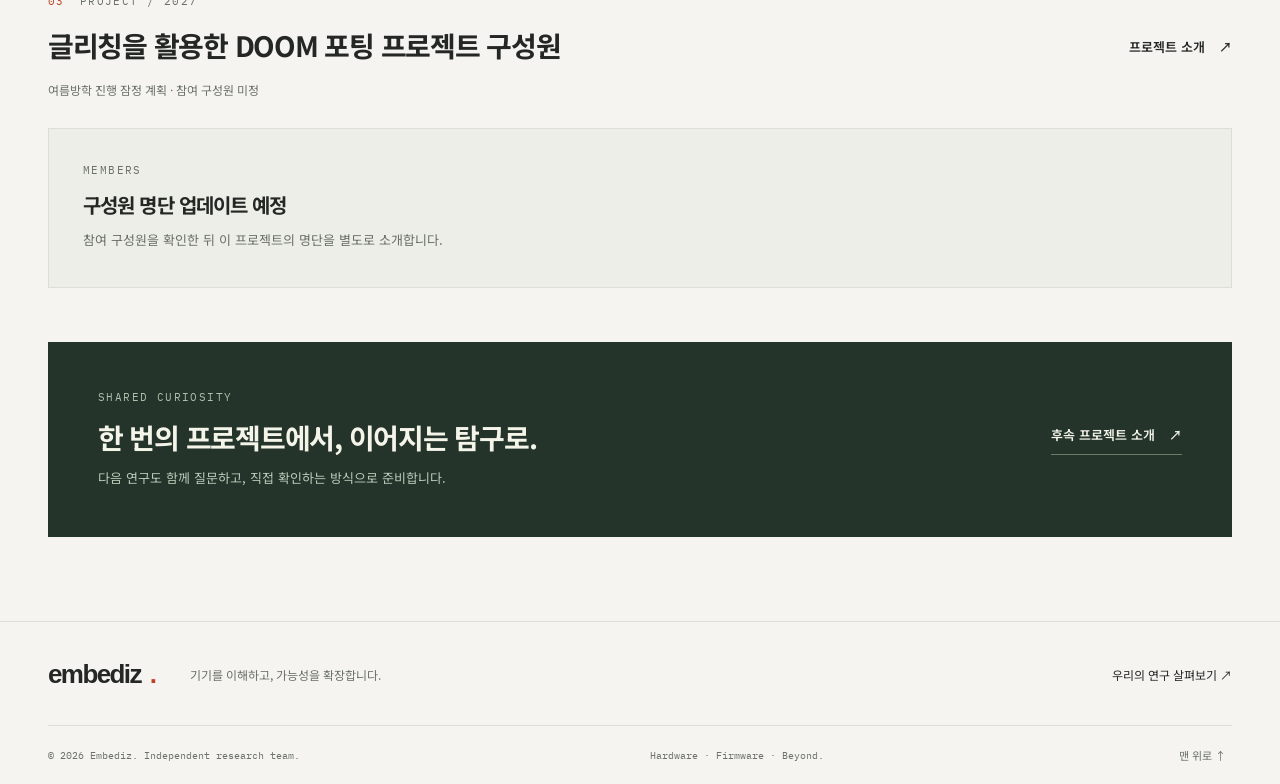
==== commit d5836920: "Add portfolio link to project manager member card" ====
--- a/members/index.html
+++ b/members/index.html
@@ -35,7 +35,7 @@
     </div>
     <nav id="mobile-nav" aria-label="모바일 메뉴" hidden><a href="../">홈</a><a href="../projects/">프로젝트</a><a href="../notes/">연구 기록</a><a href="../members/">구성원</a><a href="../resources/">자료실</a></nav>
   </header>
-  <main id="main" tabindex="-1"><div class="container"><header class="page-heading"><div class="eyebrow"><span class="section-index">04</span> PEOPLE OF EMBEDIZ</div><h1>함께 열고, 함께 알아갑니다.</h1><p>프로젝트별로 함께한 구성원을 소개합니다.</p></header><section class="team-project" aria-labelledby="team-doom-camera"><header class="team-project-header"><div><div class="eyebrow"><span class="section-index">01</span> PROJECT / 2026</div><h2 id="team-doom-camera">임베디드 기기 대상 DOOM 포팅 프로젝트 구성원</h2><p>화이트햇 스쿨 4기 2차 교육과정 · Embediz</p></div><a class="text-link" href="../projects/doom-camera/">프로젝트 소개 <span aria-hidden="true">↗</span></a></header><div class="member-grid" aria-label="임베디드 기기 대상 DOOM 포팅 프로젝트 구성원 명단"><article class="member reveal"><span class="member-index">01</span><div class="member-pattern" aria-hidden="true">SM</div><h3>유수민</h3><p class="role">Project Manager</p></article><article class="member reveal"><span class="member-index">02</span><div class="member-pattern" aria-hidden="true">GO</div><h3>김가온</h3><p class="role">Researcher</p></article><article class="member reveal"><span class="member-index">03</span><div class="member-pattern" aria-hidden="true">GM</div><h3>김규민</h3><p class="role">Researcher</p></article><article class="member reveal"><span class="member-index">04</span><div class="member-pattern" aria-hidden="true">MS</div><h3>김민서</h3><p class="role">Researcher</p></article><article class="member reveal"><span class="member-index">05</span><div class="member-pattern" aria-hidden="true">JG</div><h3>민준기</h3><p class="role">Researcher</p></article><article class="member reveal"><span class="member-index">06</span><div class="member-pattern" aria-hidden="true">MW</div><h3>손민우</h3><p class="role">Researcher</p></article><article class="member reveal"><span class="member-index">07</span><div class="member-pattern" aria-hidden="true">SY</div><h3>최수연</h3><p class="role">Researcher</p></article><article class="member reveal"><span class="member-index">08</span><div class="member-pattern" aria-hidden="true">WM</div><h3>황원민</h3><p class="role">Researcher</p></article></div><div class="team-credit"><div><span>담당 멘토</span><strong>문석주</strong></div><div><span>담당 PL</span><strong>장형범</strong></div></div></section><section class="team-project" aria-labelledby="team-secure-boot"><header class="team-project-header"><div><div class="eyebrow"><span class="section-index">02</span> PROJECT / 2027</div><h2 id="team-secure-boot">Secure Boot 기술이 적용된 홈캠 분석 프로젝트 구성원</h2><p>2027년 1~2월 · 홈캠 분석 프로젝트 · Embediz2</p></div><a class="text-link" href="../projects/secure-boot/">프로젝트 소개 <span aria-hidden="true">↗</span></a></header><div class="team-pending"><span class="eyebrow">MEMBERS</span><h3>구성원 명단 업데이트 예정</h3><p>참여 구성원을 확인한 뒤 이 프로젝트의 명단을 별도로 소개합니다.</p></div></section><section class="team-project" aria-labelledby="team-glitch-doom"><header class="team-project-header"><div><div class="eyebrow"><span class="section-index">03</span> PROJECT / 2027</div><h2 id="team-glitch-doom">글리칭을 활용한 DOOM 포팅 프로젝트 구성원</h2><p>여름방학 진행 잠정 계획 · 참여 구성원 미정</p></div><a class="text-link" href="../projects/glitch-doom/">프로젝트 소개 <span aria-hidden="true">↗</span></a></header><div class="team-pending"><span class="eyebrow">MEMBERS</span><h3>구성원 명단 업데이트 예정</h3><p>참여 구성원을 확인한 뒤 이 프로젝트의 명단을 별도로 소개합니다.</p></div></section></div><div class="container banner-wrap"><div class="next-banner"><div><div class="eyebrow">SHARED CURIOSITY</div><h2>한 번의 프로젝트에서, 이어지는 탐구로.</h2><p>다음 연구도 함께 질문하고, 직접 확인하는 방식으로 준비합니다.</p></div><a class="text-link" href="../projects/">후속 프로젝트 소개 <span aria-hidden="true">↗</span></a></div></div></main>
+  <main id="main" tabindex="-1"><div class="container"><header class="page-heading"><div class="eyebrow"><span class="section-index">04</span> PEOPLE OF EMBEDIZ</div><h1>함께 열고, 함께 알아갑니다.</h1><p>프로젝트별로 함께한 구성원을 소개합니다.</p></header><section class="team-project" aria-labelledby="team-doom-camera"><header class="team-project-header"><div><div class="eyebrow"><span class="section-index">01</span> PROJECT / 2026</div><h2 id="team-doom-camera">임베디드 기기 대상 DOOM 포팅 프로젝트 구성원</h2><p>화이트햇 스쿨 4기 2차 교육과정 · Embediz</p></div><a class="text-link" href="../projects/doom-camera/">프로젝트 소개 <span aria-hidden="true">↗</span></a></header><div class="member-grid" aria-label="임베디드 기기 대상 DOOM 포팅 프로젝트 구성원 명단"><article class="member reveal"><span class="member-index">01</span><div class="member-pattern" aria-hidden="true">SM</div><h3>유수민</h3><p class="role">Project Manager</p><a href="https://miel02.site" target="_blank" rel="noopener noreferrer" style="display:inline-block;margin-top:8px;font-size:13px;color:#b94730;text-decoration:underline;text-underline-offset:3px;">miel02.site ↗</a></article><article class="member reveal"><span class="member-index">02</span><div class="member-pattern" aria-hidden="true">GO</div><h3>김가온</h3><p class="role">Researcher</p></article><article class="member reveal"><span class="member-index">03</span><div class="member-pattern" aria-hidden="true">GM</div><h3>김규민</h3><p class="role">Researcher</p></article><article class="member reveal"><span class="member-index">04</span><div class="member-pattern" aria-hidden="true">MS</div><h3>김민서</h3><p class="role">Researcher</p></article><article class="member reveal"><span class="member-index">05</span><div class="member-pattern" aria-hidden="true">JG</div><h3>민준기</h3><p class="role">Researcher</p></article><article class="member reveal"><span class="member-index">06</span><div class="member-pattern" aria-hidden="true">MW</div><h3>손민우</h3><p class="role">Researcher</p></article><article class="member reveal"><span class="member-index">07</span><div class="member-pattern" aria-hidden="true">SY</div><h3>최수연</h3><p class="role">Researcher</p></article><article class="member reveal"><span class="member-index">08</span><div class="member-pattern" aria-hidden="true">WM</div><h3>황원민</h3><p class="role">Researcher</p></article></div><div class="team-credit"><div><span>담당 멘토</span><strong>문석주</strong></div><div><span>담당 PL</span><strong>장형범</strong></div></div></section><section class="team-project" aria-labelledby="team-secure-boot"><header class="team-project-header"><div><div class="eyebrow"><span class="section-index">02</span> PROJECT / 2027</div><h2 id="team-secure-boot">Secure Boot 기술이 적용된 홈캠 분석 프로젝트 구성원</h2><p>2027년 1~2월 · 홈캠 분석 프로젝트 · Embediz2</p></div><a class="text-link" href="../projects/secure-boot/">프로젝트 소개 <span aria-hidden="true">↗</span></a></header><div class="team-pending"><span class="eyebrow">MEMBERS</span><h3>구성원 명단 업데이트 예정</h3><p>참여 구성원을 확인한 뒤 이 프로젝트의 명단을 별도로 소개합니다.</p></div></section><section class="team-project" aria-labelledby="team-glitch-doom"><header class="team-project-header"><div><div class="eyebrow"><span class="section-index">03</span> PROJECT / 2027</div><h2 id="team-glitch-doom">글리칭을 활용한 DOOM 포팅 프로젝트 구성원</h2><p>여름방학 진행 잠정 계획 · 참여 구성원 미정</p></div><a class="text-link" href="../projects/glitch-doom/">프로젝트 소개 <span aria-hidden="true">↗</span></a></header><div class="team-pending"><span class="eyebrow">MEMBERS</span><h3>구성원 명단 업데이트 예정</h3><p>참여 구성원을 확인한 뒤 이 프로젝트의 명단을 별도로 소개합니다.</p></div></section></div><div class="container banner-wrap"><div class="next-banner"><div><div class="eyebrow">SHARED CURIOSITY</div><h2>한 번의 프로젝트에서, 이어지는 탐구로.</h2><p>다음 연구도 함께 질문하고, 직접 확인하는 방식으로 준비합니다.</p></div><a class="text-link" href="../projects/">후속 프로젝트 소개 <span aria-hidden="true">↗</span></a></div></div></main>
   <footer class="site-footer"><div class="container footer-top"><a class="brand" href="../">embediz<span class="brand-dot">.</span></a><p>기기를 이해하고, 가능성을 확장합니다.</p><a href="../projects/">우리의 연구 살펴보기 ↗</a></div><div class="container footer-bottom"><span>© 2026 Embediz. Independent research team.</span><span>Hardware · Firmware · Beyond.</span><button class="back-top" aria-label="페이지 맨 위로">맨 위로 ↑</button></div></footer>
   <dialog id="video-dialog" aria-labelledby="video-title"><div class="dialog-head"><div><span class="eyebrow">PROJECT 01 / DEMO</span><h2 id="video-title">홈캠에서 실행되는 DOOM</h2></div><button class="dialog-close" aria-label="영상 닫기">×</button></div><div id="video-container"></div><p class="video-caption">실기기 최종 시연 발췌 · 원본 00:34–00:48의 게임 화면 영역입니다. 게임은 카메라에서 실행됩니다.</p><a class="text-link" id="video-original" target="_blank" rel="noopener noreferrer">시연 영상 파일 열기 ↗</a></dialog>
   <noscript><style>.filter-bar,.menu-toggle,[data-video]{display:none}.desktop-nav{display:flex!important;flex-wrap:wrap;gap:14px}.site-header{height:auto;min-height:88px}.header-inner{flex-wrap:wrap;padding:18px 0}</style></noscript>
--- a/styles.css
+++ b/styles.css
@@ -1,9 +1,9 @@
 @import url('https://fonts.googleapis.com/css2?family=IBM+Plex+Mono:wght@400;500;600&family=Noto+Sans+KR:wght@400;500;600;700;800;900&display=swap');
-:root{--paper:#f5f4f0;--white:#fff;--ink:#242724;--muted:#6b7069;--line:#dddfd7;--accent:#bf4024;--accent-dark:#b9381d;--green:#37664f;--mono:'IBM Plex Mono',monospace;--sans:'Noto Sans KR',-apple-system,BlinkMacSystemFont,'Segoe UI',sans-serif}*{box-sizing:border-box}html{scroll-behavior:smooth;scroll-padding-top:105px}body{margin:0;background:var(--paper);color:var(--ink);font-family:var(--sans);font-size:15px;line-height:1.75;word-break:keep-all}a{color:inherit;text-decoration:none}button,input{font:inherit}button,a{-webkit-tap-highlight-color:transparent}button{cursor:pointer}button:disabled{cursor:default}button:focus-visible,a:focus-visible,input:focus-visible,summary:focus-visible{outline:3px solid var(--accent);outline-offset:5px}img,svg{max-width:100%;display:block}button{color:inherit}h1,h2,h3,h4,p{margin:0}h1,h2,h3,h4{line-height:1.35;letter-spacing:-.045em}::selection{background:#f6c3b2}.container{width:min(1248px,calc(100% - 96px));margin:0 auto}.site-header{height:88px;position:sticky;top:0;background:rgba(245,244,240,.96);backdrop-filter:blur(16px);border-bottom:1px solid var(--line);z-index:20}.header-inner{height:100%;display:flex;align-items:center;justify-content:space-between;gap:35px;width:min(1376px,calc(100% - 80px));margin:auto}.brand{display:flex;align-items:center;gap:9px;font-family:Arial,Helvetica,sans-serif;font-weight:800;font-size:30px;letter-spacing:-1.6px;line-height:1}.brand svg{width:31px;stroke:var(--accent);fill:none;stroke-width:2.8}.brand-dot{color:var(--accent)}.desktop-nav{display:flex;gap:34px;align-items:center;font-size:14px;font-weight:500}.desktop-nav a{position:relative;padding:31px 0}.desktop-nav a[aria-current=page]{color:var(--accent)}.desktop-nav a[aria-current=page]:after{content:'';position:absolute;bottom:22px;left:50%;width:4px;height:4px;border-radius:50%;background:var(--accent)}.desktop-nav a:hover{color:var(--accent)}.menu-toggle{display:none}.eyebrow{font:11px var(--mono);letter-spacing:1.4px;text-transform:uppercase;color:var(--muted);display:flex;align-items:center;gap:9px}.eyebrow .dot,.live-dot{width:6px;height:6px;background:var(--accent);display:inline-block;border-radius:50%}.hero{padding:75px 0 0;overflow:hidden;position:relative}.hero-grid{display:grid;grid-template-columns:1.03fr 1fr;gap:18px;align-items:center;min-height:483px}.hero-copy{position:relative;z-index:2;padding:6px 0 40px}.hero h1{font-size:clamp(39px,4.2vw,60px);font-weight:700;line-height:1.34;letter-spacing:-.065em;margin:30px 0 24px}.hero h1 .accent{color:var(--accent)}.hero-copy>p{color:var(--muted);font-size:15px;line-height:1.95;max-width:455px}.actions{display:flex;gap:26px;align-items:center;margin-top:33px}.button{display:inline-flex;align-items:center;justify-content:center;gap:24px;padding:15px 22px;background:var(--accent);border:1px solid var(--accent);color:#fff;font-weight:600;font-size:13px;transition:background .2s,transform .2s;line-height:1.6}.button:hover{background:var(--accent-dark);border-color:var(--accent-dark);transform:translateY(-2px)}.button.secondary{background:transparent;border-color:var(--line);color:var(--ink)}.button.secondary:hover{background:#eaeae3}.text-link{font-size:13px;font-weight:600;display:inline-flex;align-items:center;gap:14px;border:none;padding:0;background:none}.text-link:hover{color:var(--accent)}.play-circle{border:1px solid #b6bbb0;border-radius:50%;width:27px;height:27px;display:grid;place-items:center;font-size:9px}.hero-art{position:relative;width:100%;padding:20px 0 10px;aspect-ratio:1.14;background-image:radial-gradient(#d2d6cb 1px,transparent 1px);background-size:19px 19px}.hero-art:after{content:'';position:absolute;inset:0;background:radial-gradient(ellipse at center,transparent 35%,var(--paper) 75%);pointer-events:none}.hero-art svg{position:relative;z-index:1;width:100%;height:100%;overflow:visible}.art-caption{position:absolute;bottom:17px;left:60px;font:9px var(--mono);letter-spacing:1px;color:var(--muted);z-index:2}.hero-meta{border-top:1px solid var(--line);display:grid;grid-template-columns:1.3fr 1fr 1fr 1fr;margin-top:36px;padding:27px 0 31px;gap:28px}.meta-intro{font:11px var(--mono);line-height:1.9;color:var(--muted);display:flex;gap:12px;align-items:center}.meta-intro .cross{font:24px var(--mono);color:var(--accent)}.meta-item{border-left:1px solid var(--line);padding-left:30px;display:flex;align-items:baseline;gap:12px}.meta-item strong{font:28px var(--mono);letter-spacing:-1.7px}.meta-item span{font-size:11px;color:var(--muted)}.section{padding:82px 0}.section-head{display:flex;align-items:end;justify-content:space-between;gap:20px;margin-bottom:34px}.section-head h2{font-size:32px;margin-top:14px;font-weight:700}.section-index{font:11px var(--mono);color:var(--accent);margin-right:6px}.section-head .eyebrow{letter-spacing:1px}.section-head>p{max-width:370px;color:var(--muted);font-size:13px}.projects-section{background:#eceee7;border-top:1px solid var(--line);border-bottom:1px solid var(--line)}.project-grid{display:grid;grid-template-columns:1.35fr 1fr;gap:24px}.project-card{border:1px solid #d5d8cd;background:var(--paper);display:flex;flex-direction:column;transition:transform .25s,border-color .25s}.project-card:hover{border-color:#929b8a;transform:translateY(-5px)}.project-visual{height:263px;position:relative;overflow:hidden;background:#202b25}.project-visual.camera{background:radial-gradient(ellipse at 54% 77%,#46574a,#24382e 55%,#203129)}.project-visual.secure{background:#e2e5dc}.project-visual svg{height:100%;width:100%}.visual-number{position:absolute;top:18px;left:20px;font:10px var(--mono);color:#c2cbbd;z-index:1;letter-spacing:1px}.secure .visual-number{color:#6b7567}.visual-label{position:absolute;bottom:17px;right:20px;font:10px var(--mono);letter-spacing:1px;color:#d8e0d3}.secure .visual-label{color:#68715f}.project-content{padding:25px 28px 27px;flex:1;display:flex;flex-direction:column}.project-topline{display:flex;justify-content:space-between;gap:10px;align-items:center;margin-bottom:15px}.status{display:inline-flex;align-items:center;gap:7px;font-size:10px;padding:4px 9px;border:1px solid #cad6c6;color:#3e6149;background:#edf2e8;line-height:1.5}.status:before{content:'';width:5px;height:5px;border-radius:50%;background:currentColor}.status.planned{border-color:#dbd0b5;background:#f5eddf;color:#8a682e}.project-period{font:10px var(--mono);color:var(--muted)}.project-content h3{font-size:24px;letter-spacing:-1px;display:flex;justify-content:space-between;gap:18px}.project-content h3 span{font-size:24px;font-weight:400;color:var(--accent)}.project-content>p{margin:14px 0 22px;line-height:1.85;font-size:13px;color:var(--muted);max-width:460px}.tags{display:flex;gap:7px;flex-wrap:wrap;margin-top:auto}.tag{font:10px var(--mono);padding:4px 7px;border:1px solid #d9ddd1;color:#68715f}.about-split{display:grid;grid-template-columns:.8fr 1.4fr;gap:100px}.about-split h2{font-size:34px;margin-top:21px;line-height:1.6}.about-split h2 span{color:var(--accent)}.about-copy>p{font-size:17px;line-height:1.95;max-width:620px;margin-bottom:28px}.research-areas{display:grid;grid-template-columns:repeat(3,1fr);border-top:1px solid var(--line);padding-top:24px;gap:23px}.research-areas span{font:11px var(--mono);color:var(--accent)}.research-areas h3{font-size:15px;margin:11px 0}.research-areas p{font-size:12px;color:var(--muted);line-height:1.9}.notes-section{border-top:1px solid var(--line)}.note-list{border-top:1px solid var(--line)}.note-row{display:grid;grid-template-columns:110px 1fr 120px 30px;gap:28px;align-items:center;padding:28px 8px;border-bottom:1px solid var(--line);transition:background .2s}.note-row:hover{background:#edeee7}.note-category{color:var(--accent);font-size:11px}.note-row h3{font-size:19px;font-weight:600}.note-row p{font-size:12px;color:var(--muted);margin-top:9px}.note-date{font:11px var(--mono);color:var(--muted)}.note-arrow{font-size:23px}.next-banner{background:#24342b;color:#f4f4e9;padding:48px 50px;display:flex;align-items:center;justify-content:space-between;gap:30px;position:relative;overflow:hidden}.next-banner .eyebrow{color:#afbfaa}.next-banner h2{font-size:28px;margin:15px 0 10px}.next-banner p{color:#bcc9b8;font-size:13px}.next-banner .text-link{white-space:nowrap;color:#f4f4e9;border-bottom:1px solid #6b7c67;padding-bottom:7px}.banner-wrap{padding:0 0 84px}.site-footer{border-top:1px solid var(--line);padding:39px 0 20px}.footer-top{display:flex;align-items:center;gap:35px;margin-bottom:38px}.footer-top .brand{font-size:26px}.footer-top>p{font-size:12px;color:var(--muted)}.footer-top>a:last-child{margin-left:auto;font-size:12px}.footer-bottom{display:flex;align-items:center;gap:30px;justify-content:space-between;padding-top:20px;border-top:1px solid var(--line);font:10px var(--mono);color:var(--muted)}.back-top{font-family:var(--sans);background:none;border:0;font-size:11px}.page-heading{padding:68px 0 43px}.page-heading h1{font-size:48px;margin:24px 0 20px}.page-heading>p{color:var(--muted);max-width:670px;font-size:16px}.page-heading .breadcrumb{margin-bottom:32px}.breadcrumb{display:flex;align-items:center;gap:12px;color:var(--muted);font-size:11px}.breadcrumb a:hover{color:var(--accent)}.breadcrumb span:last-child{color:var(--ink)}.filter-bar{display:flex;align-items:center;justify-content:space-between;gap:20px;border-top:1px solid var(--line);padding:20px 0 30px}.filters{display:flex;gap:8px;flex-wrap:wrap}.filter{border:1px solid var(--line);background:transparent;font-size:12px;padding:9px 17px;border-radius:0}.filter.active{background:var(--ink);border-color:var(--ink);color:white}.result-count{font:11px var(--mono);color:var(--muted);white-space:nowrap}.listing{padding-bottom:90px}.listing .project-grid{grid-template-columns:1fr 1fr}.search{display:flex;align-items:center;border:1px solid var(--line);padding:8px 13px;gap:10px;background:#fff;max-width:300px}.search svg{width:16px;height:16px;stroke:var(--muted);fill:none;stroke-width:1.5}.search input{min-width:0;width:100%;border:0;outline:none;background:transparent;font-size:12px;padding:3px}.search:focus-within{border-color:var(--accent)}.empty-state{padding:70px 20px;text-align:center;border:1px solid var(--line)}.empty-state p{color:var(--muted);margin:12px 0 20px;font-size:13px}.project-heading{display:grid;grid-template-columns:1fr auto;align-items:end;gap:30px}.project-heading h1{font-size:46px;max-width:800px}.project-heading .subtitle{font-size:13px;color:var(--muted);margin-top:14px}.detail-summary{display:grid;grid-template-columns:repeat(4,1fr);border-top:1px solid var(--line);border-bottom:1px solid var(--line);padding:23px 0;margin-bottom:40px;gap:25px}.detail-summary dt{font:10px var(--mono);color:var(--muted);margin-bottom:9px}.detail-summary dd{margin:0;font-size:13px}.detail-hero{height:390px;position:relative;overflow:hidden;background:radial-gradient(ellipse at 50% 100%,#455d48,#24382e 70%);display:grid;grid-template-columns:1fr 1fr;align-items:center}.detail-hero .detail-hero-copy{padding:45px 55px;z-index:2;color:#e5ebdf}.detail-hero-copy .eyebrow{color:#b8c8ac}.detail-hero-copy h2{font:700 42px var(--mono);letter-spacing:-2px;margin:22px 0 16px}.detail-hero-copy>p{font-size:13px;color:#c3cebd;line-height:1.9}.detail-hero>svg{height:100%;width:100%}.detail-hero .button{margin-top:24px}.detail-hero.secure-hero{background:#dde2d5}.secure-hero .detail-hero-copy{color:var(--ink)}.secure-hero .detail-hero-copy .eyebrow,.secure-hero .detail-hero-copy p{color:#5c6c54}.article-layout{display:grid;grid-template-columns:205px 1fr;gap:75px;padding:62px 0 85px}.article-toc{align-self:start;position:sticky;top:125px;border-left:1px solid var(--line);display:flex;flex-direction:column;gap:15px;padding-left:22px}.article-toc .eyebrow{font-size:9px;margin-bottom:6px}.article-toc a{font-size:12px;color:var(--muted)}.article-toc a:hover{color:var(--accent)}.article-section{margin-bottom:50px;scroll-margin-top:120px}.article-section h2{font-size:27px;margin-bottom:20px}.article-section>p{line-height:2;color:#5b6258;font-size:15px;margin-bottom:19px}.article-section .section-number{font:12px var(--mono);display:block;color:var(--accent);margin-bottom:12px}.process-list{padding:0;margin:28px 0;list-style:none;border-top:1px solid var(--line)}.process-list li{display:grid;grid-template-columns:40px 140px 1fr;gap:18px;border-bottom:1px solid var(--line);padding:21px 0;align-items:start}.process-list .num{font:11px var(--mono);color:var(--accent);padding-top:4px}.process-list h3{font-size:15px;line-height:1.7;font-weight:600}.process-list p{font-size:13px;color:var(--muted);line-height:1.8}.architecture{padding:29px;background:#e9ece3;border:1px solid #d9ded0;margin:25px 0}.architecture .eyebrow{font-size:9px;margin-bottom:23px}.arch-grid{display:grid;grid-template-columns:1fr 65px 1fr;align-items:center;gap:8px}.arch-node{border:1px solid #bfc8b6;background:var(--paper);padding:23px 15px}.arch-node small{font:9px var(--mono);color:var(--muted)}.arch-node strong{display:block;font-size:17px;margin:8px 0}.arch-node p{font-size:12px;color:var(--muted)}.arch-arrows{text-align:center;color:var(--accent);font-size:26px}.arch-arrows small{display:block;font:8px var(--mono);margin:6px -15px}.arch-caption{margin-top:20px;font-size:11px;color:#69725e}.facts{display:grid;grid-template-columns:1fr 1fr;gap:13px;margin:24px 0}.fact{padding:22px;border:1px solid var(--line);background:#fafaf7}.fact .check{color:var(--green);font-size:13px}.fact h3{font-size:15px;margin:9px 0}.fact p{font-size:12px;color:var(--muted);line-height:1.85}.callout{border-left:3px solid var(--accent);padding:20px 23px;background:#ecece4;margin:25px 0}.callout strong{font-size:14px}.callout p{font-size:13px;color:var(--muted);line-height:1.85;margin-top:8px}.inline-video{width:100%;aspect-ratio:16/9;background:#18231b;display:grid;place-items:center;position:relative;padding:20px;overflow:hidden;border:0;color:#fff}.inline-video svg{position:absolute;inset:0;width:100%;height:100%;opacity:.5}.inline-video .video-play{z-index:2;display:flex;flex-direction:column;align-items:center;gap:17px;font-size:13px}.video-play b{border:1px solid #d8dfd2;width:60px;height:60px;display:grid;place-items:center;border-radius:50%;background:#24382eaa;font-size:17px;padding-left:3px}.inline-video:hover .video-play b{background:var(--accent);border-color:var(--accent)}.caption{font-size:11px;color:var(--muted);margin-top:13px;line-height:1.8}.source-note{border-top:1px solid var(--line);padding-top:20px;font-size:11px;color:var(--muted);line-height:1.9}.team-intro{display:grid;grid-template-columns:1fr 1.1fr;gap:75px;padding:36px 0 45px;border-top:1px solid var(--line);align-items:start}.team-intro h2{font-size:28px;line-height:1.6}.team-intro p{font-size:14px;color:var(--muted);line-height:2}.member-grid{display:grid;grid-template-columns:repeat(4,1fr);gap:16px}.member{border:1px solid var(--line);background:#fafaf7;padding:26px;position:relative}.member-pattern{height:100px;display:flex;align-items:center;justify-content:center;font:40px var(--mono);letter-spacing:-3px;color:#9ea993;background:radial-gradient(#d5dacb 1px,transparent 1px);background-size:9px 9px;position:relative;margin-bottom:23px}.member-pattern:before{content:'';position:absolute;width:64px;height:64px;border:1px solid #c4cdbb;transform:rotate(45deg)}.member:first-child .member-pattern{color:var(--accent)}.member-index{position:absolute;top:12px;right:15px;font:9px var(--mono);color:var(--muted)}.member h3{font-size:20px;margin-bottom:8px}.member .role{font:10px var(--mono);color:var(--muted)}.team-credit{display:flex;gap:60px;border-top:1px solid var(--line);margin-top:35px;padding:25px 0}.team-credit span{font-size:11px;color:var(--muted);margin-right:18px}.team-credit strong{font-size:14px;font-weight:500}.team-note{font-size:12px;color:var(--muted);padding:20px 0 70px}.resource-grid{display:grid;grid-template-columns:1fr 1fr;gap:20px;margin:10px 0 55px}.resource-card{padding:32px;border:1px solid var(--line);background:#fafaf7}.resource-card .resource-icon{font:30px var(--mono);color:var(--accent);margin-bottom:30px}.resource-card h2{font-size:22px;margin-bottom:15px}.resource-card p{font-size:13px;color:var(--muted);line-height:1.9;min-height:55px;margin-bottom:24px}.resource-card .eyebrow{margin-bottom:14px}.resource-card .text-link{color:var(--accent)}.faq{margin:35px 0 80px}.faq h2{font-size:26px;margin-bottom:25px}.faq details{border-top:1px solid var(--line);padding:21px 0}.faq details:last-child{border-bottom:1px solid var(--line)}.faq summary{font-size:14px;cursor:pointer;list-style:none;display:flex;justify-content:space-between;gap:20px}.faq summary:after{content:'+';font:20px var(--mono);color:var(--accent)}.faq details[open] summary:after{content:'−'}.faq details p{font-size:13px;color:var(--muted);margin:17px 35px 3px 0;line-height:1.95}.note-article{width:min(760px,100%);margin:0 auto;padding:62px 0 90px}.note-article .article-section{margin:42px 0}.note-article h1{font-size:39px;line-height:1.5;margin:22px 0}.note-article .lead{font-size:17px;color:var(--muted);line-height:1.9;margin:20px 0 35px}.note-article header{border-bottom:1px solid var(--line);padding-bottom:34px}.article-meta{display:flex;gap:18px;font:11px var(--mono);color:var(--muted)}.note-related{padding:26px;background:#e8ece1;margin-top:35px;display:flex;justify-content:space-between;align-items:center;gap:20px}.note-related small{font-size:10px;color:var(--muted)}.note-related h3{font-size:16px;margin-top:7px}.not-found{min-height:55vh;display:flex;flex-direction:column;align-items:center;justify-content:center;gap:20px;text-align:center;padding:70px 0}.not-found h1{font:70px var(--mono);color:var(--accent)}dialog{width:min(950px,calc(100% - 32px));max-height:90vh;overflow:auto;padding:28px;background:var(--paper);border:1px solid var(--line);color:var(--ink)}dialog::backdrop{background:#101a14d9;backdrop-filter:blur(7px)}.dialog-head{display:flex;justify-content:space-between;align-items:center;gap:20px;margin-bottom:20px}.dialog-head h2{font-size:22px;margin-top:10px}.dialog-close{font-size:28px;background:none;border:1px solid var(--line);width:42px;height:42px;line-height:1}dialog video{width:100%;max-height:58vh;background:#141c16;display:block}.video-caption{font-size:12px;color:var(--muted);margin:16px 0}.video-error{font-size:13px;padding:22px;background:#ede6dc;margin-top:12px}.skip-link{position:fixed;top:-60px;left:20px;background:var(--ink);color:white;padding:10px 20px;z-index:99}.skip-link:focus{top:10px}#main:focus{outline:none}.noscript{padding:100px 0}.reveal{animation:rise .55s ease both}@keyframes rise{from{opacity:0;transform:translateY(10px)}to{opacity:1;transform:translateY(0)}}.project-card:nth-child(2){animation-delay:.08s}.note-row:nth-child(2){animation-delay:.08s}.note-row:nth-child(3){animation-delay:.15s}
+:root{--paper:#f5f4f0;--white:#fff;--ink:#242724;--muted:#6b7069;--line:#dddfd7;--accent:#bf4024;--accent-dark:#b9381d;--green:#37664f;--mono:'IBM Plex Mono',monospace;--sans:'Noto Sans KR',-apple-system,BlinkMacSystemFont,'Segoe UI',sans-serif}*{box-sizing:border-box}html{scroll-behavior:smooth;scroll-padding-top:105px}body{margin:0;background:var(--paper);color:var(--ink);font-family:var(--sans);font-size:15px;line-height:1.75;word-break:keep-all}a{color:inherit;text-decoration:none}button,input{font:inherit}button,a{-webkit-tap-highlight-color:transparent}button{cursor:pointer}button:disabled{cursor:default}button:focus-visible,a:focus-visible,input:focus-visible,summary:focus-visible{outline:3px solid var(--accent);outline-offset:5px}img,svg{max-width:100%;display:block}button{color:inherit}h1,h2,h3,h4,p{margin:0}h1,h2,h3,h4{line-height:1.35;letter-spacing:-.045em}::selection{background:#f6c3b2}.container{width:min(1248px,calc(100% - 96px));margin:0 auto}.site-header{height:88px;position:sticky;top:0;background:rgba(245,244,240,.96);backdrop-filter:blur(16px);border-bottom:1px solid var(--line);z-index:20}.header-inner{height:100%;display:flex;align-items:center;justify-content:space-between;gap:35px;width:min(1376px,calc(100% - 80px));margin:auto}.brand{display:flex;align-items:center;gap:9px;font-family:Arial,Helvetica,sans-serif;font-weight:800;font-size:30px;letter-spacing:-1.6px;line-height:1}.brand svg{width:31px;stroke:var(--accent);fill:none;stroke-width:2.8}.brand-dot{color:var(--accent)}.desktop-nav{display:flex;gap:34px;align-items:center;font-size:14px;font-weight:500}.desktop-nav a{position:relative;padding:31px 0}.desktop-nav a[aria-current=page]{color:var(--accent)}.desktop-nav a[aria-current=page]:after{content:'';position:absolute;bottom:22px;left:50%;width:4px;height:4px;border-radius:50%;background:var(--accent)}.desktop-nav a:hover{color:var(--accent)}.menu-toggle{display:none}.eyebrow{font:11px var(--mono);letter-spacing:1.4px;text-transform:uppercase;color:var(--muted);display:flex;align-items:center;gap:9px}.eyebrow .dot,.live-dot{width:6px;height:6px;background:var(--accent);display:inline-block;border-radius:50%}.hero{padding:75px 0 0;overflow:hidden;position:relative}.hero-grid{display:grid;grid-template-columns:1.03fr 1fr;gap:18px;align-items:center;min-height:483px}.hero-copy{position:relative;z-index:2;padding:6px 0 40px}.hero h1{font-size:clamp(39px,4.2vw,60px);font-weight:700;line-height:1.34;letter-spacing:-.065em;margin:30px 0 24px}.hero h1 .accent{color:var(--accent)}.hero-copy>p{color:var(--muted);font-size:15px;line-height:1.95;max-width:455px}.actions{display:flex;gap:26px;align-items:center;margin-top:33px}.button{display:inline-flex;align-items:center;justify-content:center;gap:24px;padding:15px 22px;background:var(--accent);border:1px solid var(--accent);color:#fff;font-weight:600;font-size:13px;transition:background .2s,transform .2s;line-height:1.6}.button:hover{background:var(--accent-dark);border-color:var(--accent-dark);transform:translateY(-2px)}.button.secondary{background:transparent;border-color:var(--line);color:var(--ink)}.button.secondary:hover{background:#eaeae3}.text-link{font-size:13px;font-weight:600;display:inline-flex;align-items:center;gap:14px;border:none;padding:0;background:none}.text-link:hover{color:var(--accent)}.play-circle{border:1px solid #b6bbb0;border-radius:50%;width:27px;height:27px;display:grid;place-items:center;font-size:9px}.hero-art{position:relative;width:100%;padding:20px 0 10px;aspect-ratio:1.14;background-image:radial-gradient(#d2d6cb 1px,transparent 1px);background-size:19px 19px}.hero-art:after{content:'';position:absolute;inset:0;background:radial-gradient(ellipse at center,transparent 35%,var(--paper) 75%);pointer-events:none}.hero-art svg{position:relative;z-index:1;width:100%;height:100%;overflow:visible}.hero-meta{border-top:1px solid var(--line);display:grid;grid-template-columns:1.3fr 1fr 1fr 1fr;margin-top:36px;padding:27px 0 31px;gap:28px}.meta-intro{font:11px var(--mono);line-height:1.9;color:var(--muted);display:flex;gap:12px;align-items:center}.meta-intro .cross{font:24px var(--mono);color:var(--accent)}.meta-item{border-left:1px solid var(--line);padding-left:30px;display:flex;align-items:baseline;gap:12px}.meta-item strong{font:28px var(--mono);letter-spacing:-1.7px}.meta-item span{font-size:11px;color:var(--muted)}.section{padding:82px 0}.section-head{display:flex;align-items:end;justify-content:space-between;gap:20px;margin-bottom:34px}.section-head h2{font-size:32px;margin-top:14px;font-weight:700}.section-index{font:11px var(--mono);color:var(--accent);margin-right:6px}.section-head .eyebrow{letter-spacing:1px}.section-head>p{max-width:370px;color:var(--muted);font-size:13px}.projects-section{background:#eceee7;border-top:1px solid var(--line);border-bottom:1px solid var(--line)}.project-grid{display:grid;grid-template-columns:1.35fr 1fr;gap:24px}.project-card{border:1px solid #d5d8cd;background:var(--paper);display:flex;flex-direction:column;transition:transform .25s,border-color .25s}.project-card:hover{border-color:#929b8a;transform:translateY(-5px)}.project-visual{height:263px;position:relative;overflow:hidden;background:#202b25}.project-visual.camera{background:radial-gradient(ellipse at 54% 77%,#46574a,#24382e 55%,#203129)}.project-visual.secure{background:#e2e5dc}.project-visual svg{height:100%;width:100%}.visual-number{position:absolute;top:18px;left:20px;font:10px var(--mono);color:#c2cbbd;z-index:1;letter-spacing:1px}.secure .visual-number{color:#6b7567}.visual-label{position:absolute;bottom:17px;right:20px;font:10px var(--mono);letter-spacing:1px;color:#d8e0d3}.secure .visual-label{color:#68715f}.project-content{padding:25px 28px 27px;flex:1;display:flex;flex-direction:column}.project-topline{display:flex;justify-content:space-between;gap:10px;align-items:center;margin-bottom:15px}.status{display:inline-flex;align-items:center;gap:7px;font-size:10px;padding:4px 9px;border:1px solid #cad6c6;color:#3e6149;background:#edf2e8;line-height:1.5}.status:before{content:'';width:5px;height:5px;border-radius:50%;background:currentColor}.status.planned{border-color:#dbd0b5;background:#f5eddf;color:#8a682e}.project-period{font:10px var(--mono);color:var(--muted)}.project-content h3{font-size:24px;letter-spacing:-1px;display:flex;justify-content:space-between;gap:18px}.project-content h3 span{font-size:24px;font-weight:400;color:var(--accent)}.project-content>p{margin:14px 0 22px;line-height:1.85;font-size:13px;color:var(--muted);max-width:460px}.tags{display:flex;gap:7px;flex-wrap:wrap;margin-top:auto}.tag{font:10px var(--mono);padding:4px 7px;border:1px solid #d9ddd1;color:#68715f}.about-split{display:grid;grid-template-columns:.8fr 1.4fr;gap:100px}.about-split h2{font-size:34px;margin-top:21px;line-height:1.6}.about-split h2 span{color:var(--accent)}.about-copy>p{font-size:17px;line-height:1.95;max-width:620px;margin-bottom:28px}.research-areas{display:grid;grid-template-columns:repeat(3,1fr);border-top:1px solid var(--line);padding-top:24px;gap:23px}.research-areas span{font:11px var(--mono);color:var(--accent)}.research-areas h3{font-size:15px;margin:11px 0}.research-areas p{font-size:12px;color:var(--muted);line-height:1.9}.notes-section{border-top:1px solid var(--line)}.note-list{border-top:1px solid var(--line)}.note-row{display:grid;grid-template-columns:110px 1fr 120px 30px;gap:28px;align-items:center;padding:28px 8px;border-bottom:1px solid var(--line);transition:background .2s}.note-row:hover{background:#edeee7}.note-category{color:var(--accent);font-size:11px}.note-row h3{font-size:19px;font-weight:600}.note-row p{font-size:12px;color:var(--muted);margin-top:9px}.note-date{font:11px var(--mono);color:var(--muted)}.note-arrow{font-size:23px}.next-banner{background:#24342b;color:#f4f4e9;padding:48px 50px;display:flex;align-items:center;justify-content:space-between;gap:30px;position:relative;overflow:hidden}.next-banner .eyebrow{color:#afbfaa}.next-banner h2{font-size:28px;margin:15px 0 10px}.next-banner p{color:#bcc9b8;font-size:13px}.next-banner .text-link{white-space:nowrap;color:#f4f4e9;border-bottom:1px solid #6b7c67;padding-bottom:7px}.banner-wrap{padding:0 0 84px}.site-footer{border-top:1px solid var(--line);padding:39px 0 20px}.footer-top{display:flex;align-items:center;gap:35px;margin-bottom:38px}.footer-top .brand{font-size:26px}.footer-top>p{font-size:12px;color:var(--muted)}.footer-top>a:last-child{margin-left:auto;font-size:12px}.footer-bottom{display:flex;align-items:center;gap:30px;justify-content:space-between;padding-top:20px;border-top:1px solid var(--line);font:10px var(--mono);color:var(--muted)}.back-top{font-family:var(--sans);background:none;border:0;font-size:11px}.page-heading{padding:68px 0 43px}.page-heading h1{font-size:48px;margin:24px 0 20px}.page-heading>p{color:var(--muted);max-width:670px;font-size:16px}.page-heading .breadcrumb{margin-bottom:32px}.breadcrumb{display:flex;align-items:center;gap:12px;color:var(--muted);font-size:11px}.breadcrumb a:hover{color:var(--accent)}.breadcrumb span:last-child{color:var(--ink)}.filter-bar{display:flex;align-items:center;justify-content:space-between;gap:20px;border-top:1px solid var(--line);padding:20px 0 30px}.filters{display:flex;gap:8px;flex-wrap:wrap}.filter{border:1px solid var(--line);background:transparent;font-size:12px;padding:9px 17px;border-radius:0}.filter.active{background:var(--ink);border-color:var(--ink);color:white}.result-count{font:11px var(--mono);color:var(--muted);white-space:nowrap}.listing{padding-bottom:90px}.listing .project-grid{grid-template-columns:1fr 1fr}.search{display:flex;align-items:center;border:1px solid var(--line);padding:8px 13px;gap:10px;background:#fff;max-width:300px}.search svg{width:16px;height:16px;stroke:var(--muted);fill:none;stroke-width:1.5}.search input{min-width:0;width:100%;border:0;outline:none;background:transparent;font-size:12px;padding:3px}.search:focus-within{border-color:var(--accent)}.empty-state{padding:70px 20px;text-align:center;border:1px solid var(--line)}.empty-state p{color:var(--muted);margin:12px 0 20px;font-size:13px}.project-heading{display:grid;grid-template-columns:1fr auto;align-items:end;gap:30px}.project-heading h1{font-size:46px;max-width:800px}.project-heading .subtitle{font-size:13px;color:var(--muted);margin-top:14px}.detail-summary{display:grid;grid-template-columns:repeat(4,1fr);border-top:1px solid var(--line);border-bottom:1px solid var(--line);padding:23px 0;margin-bottom:40px;gap:25px}.detail-summary dt{font:10px var(--mono);color:var(--muted);margin-bottom:9px}.detail-summary dd{margin:0;font-size:13px}.detail-hero{height:390px;position:relative;overflow:hidden;background:radial-gradient(ellipse at 50% 100%,#455d48,#24382e 70%);display:grid;grid-template-columns:1fr 1fr;align-items:center}.detail-hero .detail-hero-copy{padding:45px 55px;z-index:2;color:#e5ebdf}.detail-hero-copy .eyebrow{color:#b8c8ac}.detail-hero-copy h2{font:700 42px var(--mono);letter-spacing:-2px;margin:22px 0 16px}.detail-hero-copy>p{font-size:13px;color:#c3cebd;line-height:1.9}.detail-hero>svg{height:100%;width:100%}.detail-hero .button{margin-top:24px}.detail-hero.secure-hero{background:#dde2d5}.secure-hero .detail-hero-copy{color:var(--ink)}.secure-hero .detail-hero-copy .eyebrow,.secure-hero .detail-hero-copy p{color:#5c6c54}.article-layout{display:grid;grid-template-columns:205px 1fr;gap:75px;padding:62px 0 85px}.article-toc{align-self:start;position:sticky;top:125px;border-left:1px solid var(--line);display:flex;flex-direction:column;gap:15px;padding-left:22px}.article-toc .eyebrow{font-size:9px;margin-bottom:6px}.article-toc a{font-size:12px;color:var(--muted)}.article-toc a:hover{color:var(--accent)}.article-section{margin-bottom:50px;scroll-margin-top:120px}.article-section h2{font-size:27px;margin-bottom:20px}.article-section>p{line-height:2;color:#5b6258;font-size:15px;margin-bottom:19px}.article-section .section-number{font:12px var(--mono);display:block;color:var(--accent);margin-bottom:12px}.process-list{padding:0;margin:28px 0;list-style:none;border-top:1px solid var(--line)}.process-list li{display:grid;grid-template-columns:40px 140px 1fr;gap:18px;border-bottom:1px solid var(--line);padding:21px 0;align-items:start}.process-list .num{font:11px var(--mono);color:var(--accent);padding-top:4px}.process-list h3{font-size:15px;line-height:1.7;font-weight:600}.process-list p{font-size:13px;color:var(--muted);line-height:1.8}.architecture{padding:29px;background:#e9ece3;border:1px solid #d9ded0;margin:25px 0}.architecture .eyebrow{font-size:9px;margin-bottom:23px}.arch-grid{display:grid;grid-template-columns:1fr 65px 1fr;align-items:center;gap:8px}.arch-node{border:1px solid #bfc8b6;background:var(--paper);padding:23px 15px}.arch-node small{font:9px var(--mono);color:var(--muted)}.arch-node strong{display:block;font-size:17px;margin:8px 0}.arch-node p{font-size:12px;color:var(--muted)}.arch-arrows{text-align:center;color:var(--accent);font-size:26px}.arch-arrows small{display:block;font:8px var(--mono);margin:6px -15px}.arch-caption{margin-top:20px;font-size:11px;color:#69725e}.facts{display:grid;grid-template-columns:1fr 1fr;gap:13px;margin:24px 0}.fact{padding:22px;border:1px solid var(--line);background:#fafaf7}.fact .check{color:var(--green);font-size:13px}.fact h3{font-size:15px;margin:9px 0}.fact p{font-size:12px;color:var(--muted);line-height:1.85}.callout{border-left:3px solid var(--accent);padding:20px 23px;background:#ecece4;margin:25px 0}.callout strong{font-size:14px}.callout p{font-size:13px;color:var(--muted);line-height:1.85;margin-top:8px}.inline-video{width:100%;aspect-ratio:16/9;background:#18231b;display:grid;place-items:center;position:relative;padding:20px;overflow:hidden;border:0;color:#fff}.inline-video svg{position:absolute;inset:0;width:100%;height:100%;opacity:.5}.inline-video .video-play{z-index:2;display:flex;flex-direction:column;align-items:center;gap:17px;font-size:13px}.video-play b{border:1px solid #d8dfd2;width:60px;height:60px;display:grid;place-items:center;border-radius:50%;background:#24382eaa;font-size:17px;padding-left:3px}.inline-video:hover .video-play b{background:var(--accent);border-color:var(--accent)}.caption{font-size:11px;color:var(--muted);margin-top:13px;line-height:1.8}.source-note{border-top:1px solid var(--line);padding-top:20px;font-size:11px;color:var(--muted);line-height:1.9}.team-intro{display:grid;grid-template-columns:1fr 1.1fr;gap:75px;padding:36px 0 45px;border-top:1px solid var(--line);align-items:start}.team-intro h2{font-size:28px;line-height:1.6}.team-intro p{font-size:14px;color:var(--muted);line-height:2}.member-grid{display:grid;grid-template-columns:repeat(4,1fr);gap:16px}.member{border:1px solid var(--line);background:#fafaf7;padding:26px;position:relative}.member-pattern{height:100px;display:flex;align-items:center;justify-content:center;font:40px var(--mono);letter-spacing:-3px;color:#9ea993;background:radial-gradient(#d5dacb 1px,transparent 1px);background-size:9px 9px;position:relative;margin-bottom:23px}.member-pattern:before{content:'';position:absolute;width:64px;height:64px;border:1px solid #c4cdbb;transform:rotate(45deg)}.member:first-child .member-pattern{color:var(--accent)}.member-index{position:absolute;top:12px;right:15px;font:9px var(--mono);color:var(--muted)}.member h3{font-size:20px;margin-bottom:8px}.member .role{font:10px var(--mono);color:var(--muted)}.team-credit{display:flex;gap:60px;border-top:1px solid var(--line);margin-top:35px;padding:25px 0}.team-credit span{font-size:11px;color:var(--muted);margin-right:18px}.team-credit strong{font-size:14px;font-weight:500}.team-note{font-size:12px;color:var(--muted);padding:20px 0 70px}.resource-grid{display:grid;grid-template-columns:1fr 1fr;gap:20px;margin:10px 0 55px}.resource-card{padding:32px;border:1px solid var(--line);background:#fafaf7}.resource-card .resource-icon{font:30px var(--mono);color:var(--accent);margin-bottom:30px}.resource-card h2{font-size:22px;margin-bottom:15px}.resource-card p{font-size:13px;color:var(--muted);line-height:1.9;min-height:55px;margin-bottom:24px}.resource-card .eyebrow{margin-bottom:14px}.resource-card .text-link{color:var(--accent)}.faq{margin:35px 0 80px}.faq h2{font-size:26px;margin-bottom:25px}.faq details{border-top:1px solid var(--line);padding:21px 0}.faq details:last-child{border-bottom:1px solid var(--line)}.faq summary{font-size:14px;cursor:pointer;list-style:none;display:flex;justify-content:space-between;gap:20px}.faq summary:after{content:'+';font:20px var(--mono);color:var(--accent)}.faq details[open] summary:after{content:'−'}.faq details p{font-size:13px;color:var(--muted);margin:17px 35px 3px 0;line-height:1.95}.note-article{width:min(760px,100%);margin:0 auto;padding:62px 0 90px}.note-article .article-section{margin:42px 0}.note-article h1{font-size:39px;line-height:1.5;margin:22px 0}.note-article .lead{font-size:17px;color:var(--muted);line-height:1.9;margin:20px 0 35px}.note-article header{border-bottom:1px solid var(--line);padding-bottom:34px}.article-meta{display:flex;gap:18px;font:11px var(--mono);color:var(--muted)}.note-related{padding:26px;background:#e8ece1;margin-top:35px;display:flex;justify-content:space-between;align-items:center;gap:20px}.note-related small{font-size:10px;color:var(--muted)}.note-related h3{font-size:16px;margin-top:7px}.not-found{min-height:55vh;display:flex;flex-direction:column;align-items:center;justify-content:center;gap:20px;text-align:center;padding:70px 0}.not-found h1{font:70px var(--mono);color:var(--accent)}dialog{width:min(950px,calc(100% - 32px));max-height:90vh;overflow:auto;padding:28px;background:var(--paper);border:1px solid var(--line);color:var(--ink)}dialog::backdrop{background:#101a14d9;backdrop-filter:blur(7px)}.dialog-head{display:flex;justify-content:space-between;align-items:center;gap:20px;margin-bottom:20px}.dialog-head h2{font-size:22px;margin-top:10px}.dialog-close{font-size:28px;background:none;border:1px solid var(--line);width:42px;height:42px;line-height:1}dialog video{width:100%;max-height:58vh;background:#141c16;display:block}.video-caption{font-size:12px;color:var(--muted);margin:16px 0}.video-error{font-size:13px;padding:22px;background:#ede6dc;margin-top:12px}.skip-link{position:fixed;top:-60px;left:20px;background:var(--ink);color:white;padding:10px 20px;z-index:99}.skip-link:focus{top:10px}#main:focus{outline:none}.noscript{padding:100px 0}.reveal{animation:rise .55s ease both}@keyframes rise{from{opacity:0;transform:translateY(10px)}to{opacity:1;transform:translateY(0)}}.project-card:nth-child(2){animation-delay:.08s}.note-row:nth-child(2){animation-delay:.08s}.note-row:nth-child(3){animation-delay:.15s}
 @media(min-width:1500px){.hero{padding-top:95px}.hero-grid{min-height:510px}.hero h1{font-size:62px}}
 @media(max-width:1100px){.header-inner{width:calc(100% - 48px);gap:20px}.container{width:calc(100% - 64px)}.desktop-nav{gap:23px}.hero{padding-top:50px}.hero-grid{min-height:440px}.hero h1{font-size:46px}.hero-copy>p{font-size:14px;max-width:365px}.hero-art{margin-left:10px}.meta-item{padding-left:20px;gap:8px}.meta-item strong{font-size:24px}.about-split{gap:55px}.project-content{padding:24px}.project-content h3{font-size:21px}.project-period{font-size:9px}.article-layout{gap:40px;grid-template-columns:160px 1fr}.member-grid{grid-template-columns:repeat(4,1fr)}.member{padding:20px}}
-@media(max-width:820px){.hero-grid{grid-template-columns:1fr 1fr;gap:0}.hero h1{font-size:38px}.hero-copy>p{font-size:13px}.actions{gap:15px;flex-wrap:wrap}.hero-art{margin-left:0;transform:scale(1.05)}.art-caption{left:25px;font-size:8px}.hero-meta{grid-template-columns:1fr 1fr 1fr}.meta-intro{display:none}.meta-item:first-of-type{border-left:0}.meta-item{padding-left:18px;flex-direction:column;gap:3px}.project-grid{grid-template-columns:1fr 1fr;gap:16px}.project-visual{height:220px}.project-content{padding:20px}.project-content h3{font-size:19px}.project-topline{flex-wrap:wrap}.about-split{grid-template-columns:1fr;gap:25px}.about-split h2 br{display:none}.about-copy>p{font-size:16px}.note-row{grid-template-columns:85px 1fr 24px;gap:18px}.note-date{display:none}.next-banner{padding:35px}.next-banner h2{font-size:24px}.article-layout{grid-template-columns:1fr}.article-toc{position:static;flex-direction:row;flex-wrap:wrap;padding:0 0 20px;border:0;border-bottom:1px solid var(--line);gap:18px}.article-toc .eyebrow{display:none}.detail-hero{height:350px}.detail-hero .detail-hero-copy{padding:30px}.detail-hero-copy h2{font-size:33px}.detail-summary{grid-template-columns:1fr 1fr}.project-heading{grid-template-columns:1fr}.project-heading h1{font-size:39px}.project-heading .button{justify-self:start}.team-intro{gap:40px}.member-grid{grid-template-columns:repeat(2,1fr)}.footer-top{flex-wrap:wrap;gap:20px}.footer-top>a:last-child{margin-left:auto}.footer-bottom{gap:20px;flex-wrap:wrap}.footer-bottom>span:nth-child(2){display:none}.resource-card{padding:25px}.filter-bar{flex-wrap:wrap}.search{max-width:none;width:100%}}
-@media(max-width:580px){.container{width:calc(100% - 40px)}.header-inner{width:calc(100% - 40px)}.site-header{height:70px}.brand{font-size:28px}.brand svg{width:28px}.desktop-nav{display:none}.menu-toggle{display:flex;flex-direction:column;gap:7px;background:none;border:0;width:42px;height:42px;align-items:center;justify-content:center}.menu-toggle span{width:21px;height:1.5px;background:var(--ink);transition:transform .2s}.menu-toggle[aria-expanded=true] span:first-child{transform:translateY(4px) rotate(45deg)}.menu-toggle[aria-expanded=true] span:last-child{transform:translateY(-4px) rotate(-45deg)}#mobile-nav{background:var(--paper);border-bottom:1px solid var(--line);padding:16px 25px 23px}#mobile-nav:not([hidden]){display:flex;flex-direction:column;gap:0}#mobile-nav a{padding:12px 0;border-bottom:1px solid var(--line);font-size:14px}.hero{padding-top:40px}.hero-grid{grid-template-columns:1fr}.hero-copy{padding:0}.hero .eyebrow{font-size:9px;letter-spacing:1.2px}.hero h1{font-size:42px;margin:25px 0 20px;line-height:1.38}.hero-copy>p{font-size:13px;max-width:340px;line-height:1.95}.actions{margin-top:25px;gap:22px}.button{font-size:12px;padding:14px 18px;gap:20px}.text-link{font-size:12px}.hero-art{height:320px;aspect-ratio:auto;transform:none;margin:15px 0 0}.art-caption{bottom:7px;left:25px}.hero-meta{margin-top:18px;padding:22px 0;gap:8px}.meta-item{padding-left:13px}.meta-item:nth-child(2){padding-left:0;border:0}.meta-item strong{font-size:24px}.meta-item span{font-size:9px}.section{padding:55px 0}.section-head{margin-bottom:25px;align-items:start}.section-head h2{font-size:27px;margin-top:13px}.section-head .eyebrow{font-size:9px}.section-head>.text-link{padding-top:34px;white-space:nowrap;font-size:11px}.section-head>p{display:none}.project-grid,.listing .project-grid{grid-template-columns:1fr;gap:20px}.project-visual{height:238px}.project-content{padding:23px}.project-content h3{font-size:22px}.project-content>p{font-size:13px}.project-period{font-size:9px}.project-topline{flex-wrap:nowrap}.about-split{gap:25px}.about-split h2{font-size:28px;margin-top:18px}.about-split h2 br{display:block}.about-copy>p{font-size:14px;line-height:2}.research-areas{gap:14px}.research-areas h3{font-size:13px;letter-spacing:-.06em}.research-areas p{font-size:11px}.research-areas span{font-size:10px}.note-row{padding:23px 0;grid-template-columns:1fr 20px;gap:10px}.note-category{grid-column:1/-1;font-size:10px}.note-row h3{font-size:17px;line-height:1.6}.note-row p{font-size:11px;line-height:1.8}.next-banner{padding:30px;display:block}.next-banner h2{font-size:24px}.next-banner p{font-size:12px}.next-banner .text-link{margin-top:25px}.banner-wrap{padding-bottom:55px}.footer-top{display:grid;grid-template-columns:1fr;gap:20px;margin-bottom:30px}.footer-top>a:last-child{margin-left:0}.footer-bottom{font-size:9px;align-items:center}.page-heading{padding:43px 0 30px}.page-heading h1{font-size:36px;margin:20px 0 16px}.page-heading>p{font-size:14px}.filter{padding:8px 13px;font-size:11px}.filter-bar{padding-top:18px;gap:15px}.result-count{font-size:10px}.listing{padding-bottom:60px}.project-heading h1{font-size:34px}.detail-summary{gap:22px;padding:22px 0;margin-bottom:25px}.detail-summary dd{font-size:11px;line-height:1.8}.detail-hero{height:auto;grid-template-columns:1fr}.detail-hero .detail-hero-copy{padding:30px}.detail-hero-copy h2{font-size:34px;margin:15px 0 13px}.detail-hero>svg{height:270px;margin-top:-15px}.article-layout{padding:35px 0 45px;gap:32px}.article-toc a{font-size:11px}.article-section{margin-bottom:38px}.article-section h2{font-size:24px}.article-section>p{font-size:14px}.process-list li{grid-template-columns:25px 1fr;gap:10px}.process-list li p{grid-column:2;font-size:12px}.architecture{padding:17px}.arch-grid{grid-template-columns:1fr 36px 1fr;gap:3px}.arch-node{padding:15px 10px}.arch-node strong{font-size:14px}.arch-node p{font-size:10px}.arch-node small{font-size:8px}.arch-arrows small{font-size:7px}.arch-caption{font-size:10px}.facts{grid-template-columns:1fr}.fact{padding:20px}.team-intro{grid-template-columns:1fr;gap:20px}.team-intro h2{font-size:25px}.team-intro p{font-size:13px}.member-grid{gap:12px}.member{padding:21px}.member h3{font-size:19px}.member .role{font-size:9px}.member-pattern{height:85px;font-size:35px}.team-credit{gap:30px}.team-credit span{margin-right:10px;font-size:10px}.team-note{padding-bottom:45px}.resource-grid{grid-template-columns:1fr;gap:17px}.resource-card .resource-icon{margin-bottom:20px}.resource-card p{min-height:0}.faq summary{font-size:13px}.note-article{padding:38px 0 55px}.note-article h1{font-size:30px;line-height:1.5}.note-article .lead{font-size:14px}.note-related{padding:21px}.note-related h3{font-size:14px}dialog{padding:20px}.dialog-head h2{font-size:18px}.dialog-head .eyebrow{font-size:9px}.dialog-close{width:35px;height:35px;font-size:24px;flex-shrink:0}.video-caption{font-size:11px}.breadcrumb{font-size:10px;flex-wrap:wrap}}
+@media(max-width:820px){.hero-grid{grid-template-columns:1fr 1fr;gap:0}.hero h1{font-size:38px}.hero-copy>p{font-size:13px}.actions{gap:15px;flex-wrap:wrap}.hero-art{margin-left:0;transform:scale(1.05)}.hero-meta{grid-template-columns:1fr 1fr 1fr}.meta-intro{display:none}.meta-item:first-of-type{border-left:0}.meta-item{padding-left:18px;flex-direction:column;gap:3px}.project-grid{grid-template-columns:1fr 1fr;gap:16px}.project-visual{height:220px}.project-content{padding:20px}.project-content h3{font-size:19px}.project-topline{flex-wrap:wrap}.about-split{grid-template-columns:1fr;gap:25px}.about-split h2 br{display:none}.about-copy>p{font-size:16px}.note-row{grid-template-columns:85px 1fr 24px;gap:18px}.note-date{display:none}.next-banner{padding:35px}.next-banner h2{font-size:24px}.article-layout{grid-template-columns:1fr}.article-toc{position:static;flex-direction:row;flex-wrap:wrap;padding:0 0 20px;border:0;border-bottom:1px solid var(--line);gap:18px}.article-toc .eyebrow{display:none}.detail-hero{height:350px}.detail-hero .detail-hero-copy{padding:30px}.detail-hero-copy h2{font-size:33px}.detail-summary{grid-template-columns:1fr 1fr}.project-heading{grid-template-columns:1fr}.project-heading h1{font-size:39px}.project-heading .button{justify-self:start}.team-intro{gap:40px}.member-grid{grid-template-columns:repeat(2,1fr)}.footer-top{flex-wrap:wrap;gap:20px}.footer-top>a:last-child{margin-left:auto}.footer-bottom{gap:20px;flex-wrap:wrap}.footer-bottom>span:nth-child(2){display:none}.resource-card{padding:25px}.filter-bar{flex-wrap:wrap}.search{max-width:none;width:100%}}
+@media(max-width:580px){.container{width:calc(100% - 40px)}.header-inner{width:calc(100% - 40px)}.site-header{height:70px}.brand{font-size:28px}.brand svg{width:28px}.desktop-nav{display:none}.menu-toggle{display:flex;flex-direction:column;gap:7px;background:none;border:0;width:42px;height:42px;align-items:center;justify-content:center}.menu-toggle span{width:21px;height:1.5px;background:var(--ink);transition:transform .2s}.menu-toggle[aria-expanded=true] span:first-child{transform:translateY(4px) rotate(45deg)}.menu-toggle[aria-expanded=true] span:last-child{transform:translateY(-4px) rotate(-45deg)}#mobile-nav{background:var(--paper);border-bottom:1px solid var(--line);padding:16px 25px 23px}#mobile-nav:not([hidden]){display:flex;flex-direction:column;gap:0}#mobile-nav a{padding:12px 0;border-bottom:1px solid var(--line);font-size:14px}.hero{padding-top:40px}.hero-grid{grid-template-columns:1fr}.hero-copy{padding:0}.hero .eyebrow{font-size:9px;letter-spacing:1.2px}.hero h1{font-size:42px;margin:25px 0 20px;line-height:1.38}.hero-copy>p{font-size:13px;max-width:340px;line-height:1.95}.actions{margin-top:25px;gap:22px}.button{font-size:12px;padding:14px 18px;gap:20px}.text-link{font-size:12px}.hero-art{height:320px;aspect-ratio:auto;transform:none;margin:15px 0 0}.hero-meta{margin-top:18px;padding:22px 0;gap:8px}.meta-item{padding-left:13px}.meta-item:nth-child(2){padding-left:0;border:0}.meta-item strong{font-size:24px}.meta-item span{font-size:9px}.section{padding:55px 0}.section-head{margin-bottom:25px;align-items:start}.section-head h2{font-size:27px;margin-top:13px}.section-head .eyebrow{font-size:9px}.section-head>.text-link{padding-top:34px;white-space:nowrap;font-size:11px}.section-head>p{display:none}.project-grid,.listing .project-grid{grid-template-columns:1fr;gap:20px}.project-visual{height:238px}.project-content{padding:23px}.project-content h3{font-size:22px}.project-content>p{font-size:13px}.project-period{font-size:9px}.project-topline{flex-wrap:nowrap}.about-split{gap:25px}.about-split h2{font-size:28px;margin-top:18px}.about-split h2 br{display:block}.about-copy>p{font-size:14px;line-height:2}.research-areas{gap:14px}.research-areas h3{font-size:13px;letter-spacing:-.06em}.research-areas p{font-size:11px}.research-areas span{font-size:10px}.note-row{padding:23px 0;grid-template-columns:1fr 20px;gap:10px}.note-category{grid-column:1/-1;font-size:10px}.note-row h3{font-size:17px;line-height:1.6}.note-row p{font-size:11px;line-height:1.8}.next-banner{padding:30px;display:block}.next-banner h2{font-size:24px}.next-banner p{font-size:12px}.next-banner .text-link{margin-top:25px}.banner-wrap{padding-bottom:55px}.footer-top{display:grid;grid-template-columns:1fr;gap:20px;margin-bottom:30px}.footer-top>a:last-child{margin-left:0}.footer-bottom{font-size:9px;align-items:center}.page-heading{padding:43px 0 30px}.page-heading h1{font-size:36px;margin:20px 0 16px}.page-heading>p{font-size:14px}.filter{padding:8px 13px;font-size:11px}.filter-bar{padding-top:18px;gap:15px}.result-count{font-size:10px}.listing{padding-bottom:60px}.project-heading h1{font-size:34px}.detail-summary{gap:22px;padding:22px 0;margin-bottom:25px}.detail-summary dd{font-size:11px;line-height:1.8}.detail-hero{height:auto;grid-template-columns:1fr}.detail-hero .detail-hero-copy{padding:30px}.detail-hero-copy h2{font-size:34px;margin:15px 0 13px}.detail-hero>svg{height:270px;margin-top:-15px}.article-layout{padding:35px 0 45px;gap:32px}.article-toc a{font-size:11px}.article-section{margin-bottom:38px}.article-section h2{font-size:24px}.article-section>p{font-size:14px}.process-list li{grid-template-columns:25px 1fr;gap:10px}.process-list li p{grid-column:2;font-size:12px}.architecture{padding:17px}.arch-grid{grid-template-columns:1fr 36px 1fr;gap:3px}.arch-node{padding:15px 10px}.arch-node strong{font-size:14px}.arch-node p{font-size:10px}.arch-node small{font-size:8px}.arch-arrows small{font-size:7px}.arch-caption{font-size:10px}.facts{grid-template-columns:1fr}.fact{padding:20px}.team-intro{grid-template-columns:1fr;gap:20px}.team-intro h2{font-size:25px}.team-intro p{font-size:13px}.member-grid{gap:12px}.member{padding:21px}.member h3{font-size:19px}.member .role{font-size:9px}.member-pattern{height:85px;font-size:35px}.team-credit{gap:30px}.team-credit span{margin-right:10px;font-size:10px}.team-note{padding-bottom:45px}.resource-grid{grid-template-columns:1fr;gap:17px}.resource-card .resource-icon{margin-bottom:20px}.resource-card p{min-height:0}.faq summary{font-size:13px}.note-article{padding:38px 0 55px}.note-article h1{font-size:30px;line-height:1.5}.note-article .lead{font-size:14px}.note-related{padding:21px}.note-related h3{font-size:14px}dialog{padding:20px}.dialog-head h2{font-size:18px}.dialog-head .eyebrow{font-size:9px}.dialog-close{width:35px;height:35px;font-size:24px;flex-shrink:0}.video-caption{font-size:11px}.breadcrumb{font-size:10px;flex-wrap:wrap}}
 @media(prefers-reduced-motion:reduce){html{scroll-behavior:auto}*,*:before,*:after{animation:none!important;transition:none!important}}
 
 .inline-video>img{position:absolute;inset:0;width:100%;height:100%;object-fit:cover;opacity:.65}.inline-video:hover>img{opacity:.8}.detail-hero .tags{margin-top:22px}.detail-hero:not(.secure-hero) .tag{color:#b8c9ae;border-color:#5b7150}
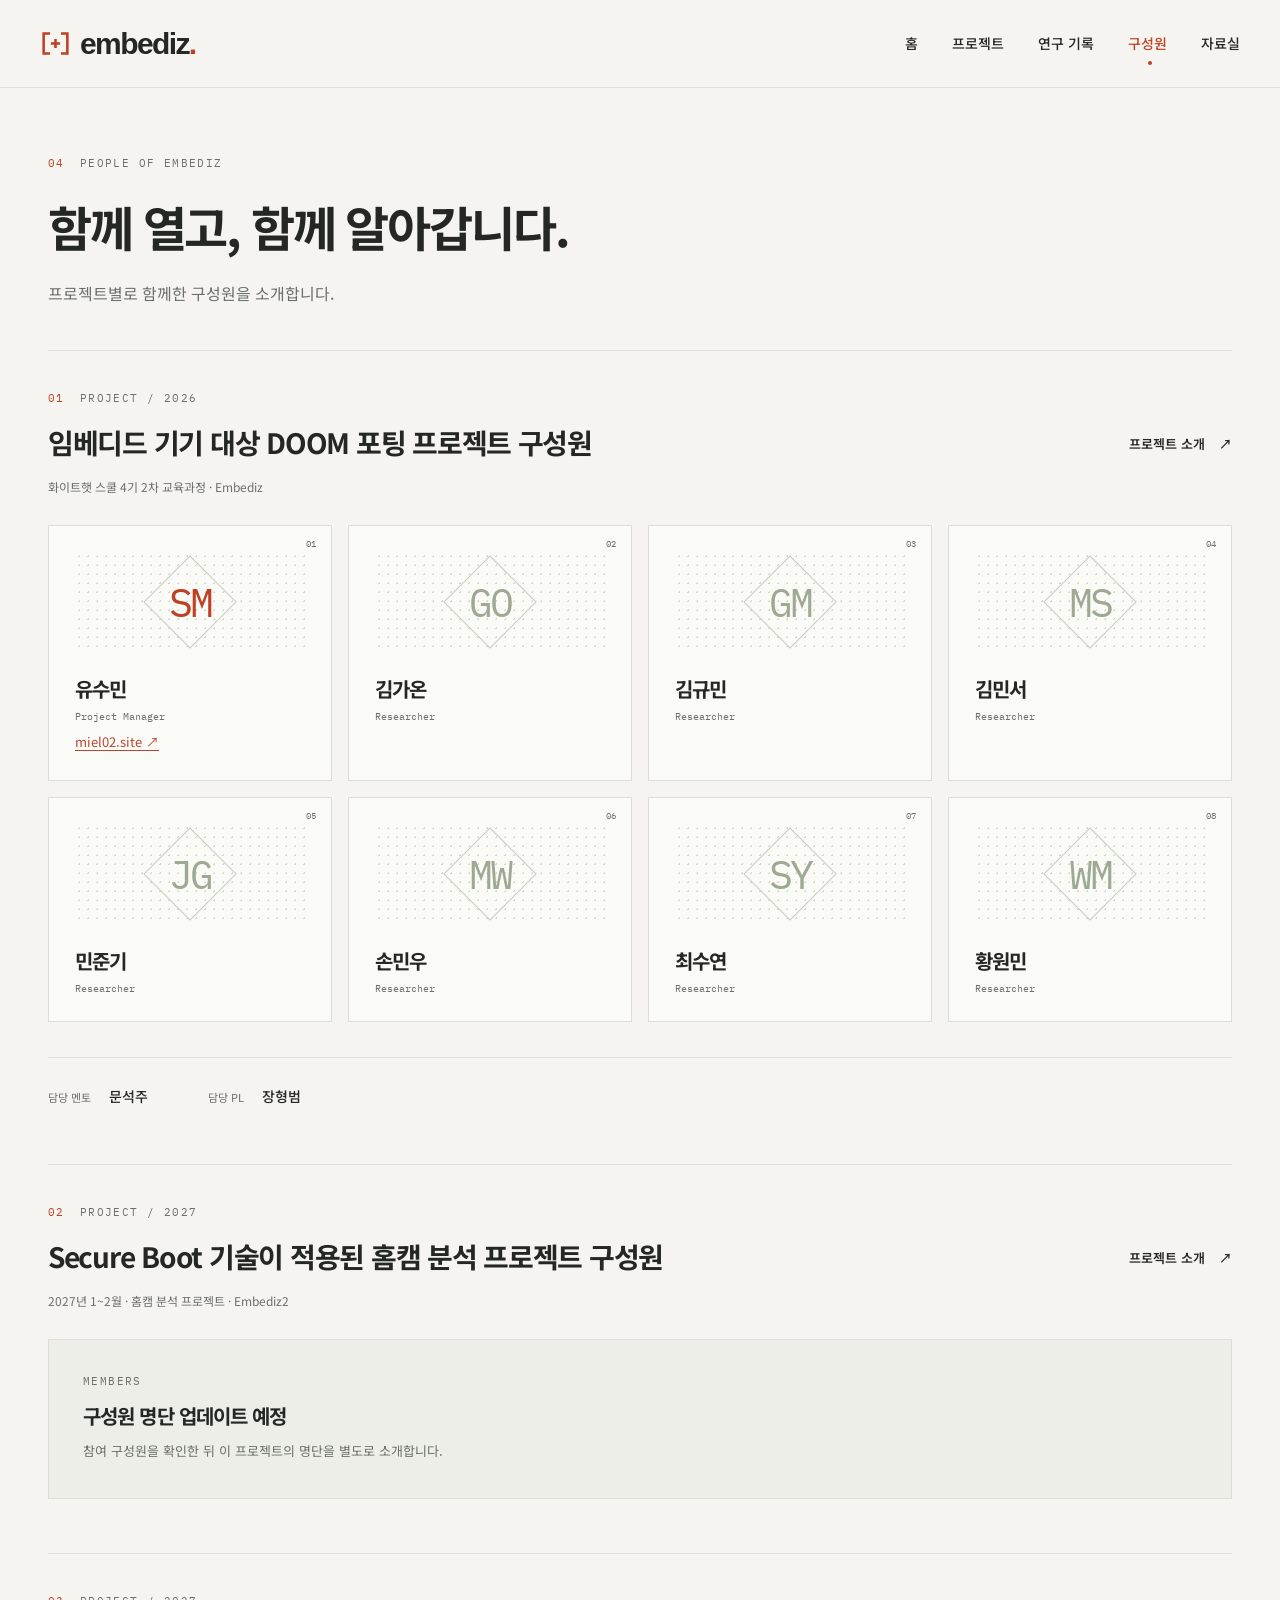
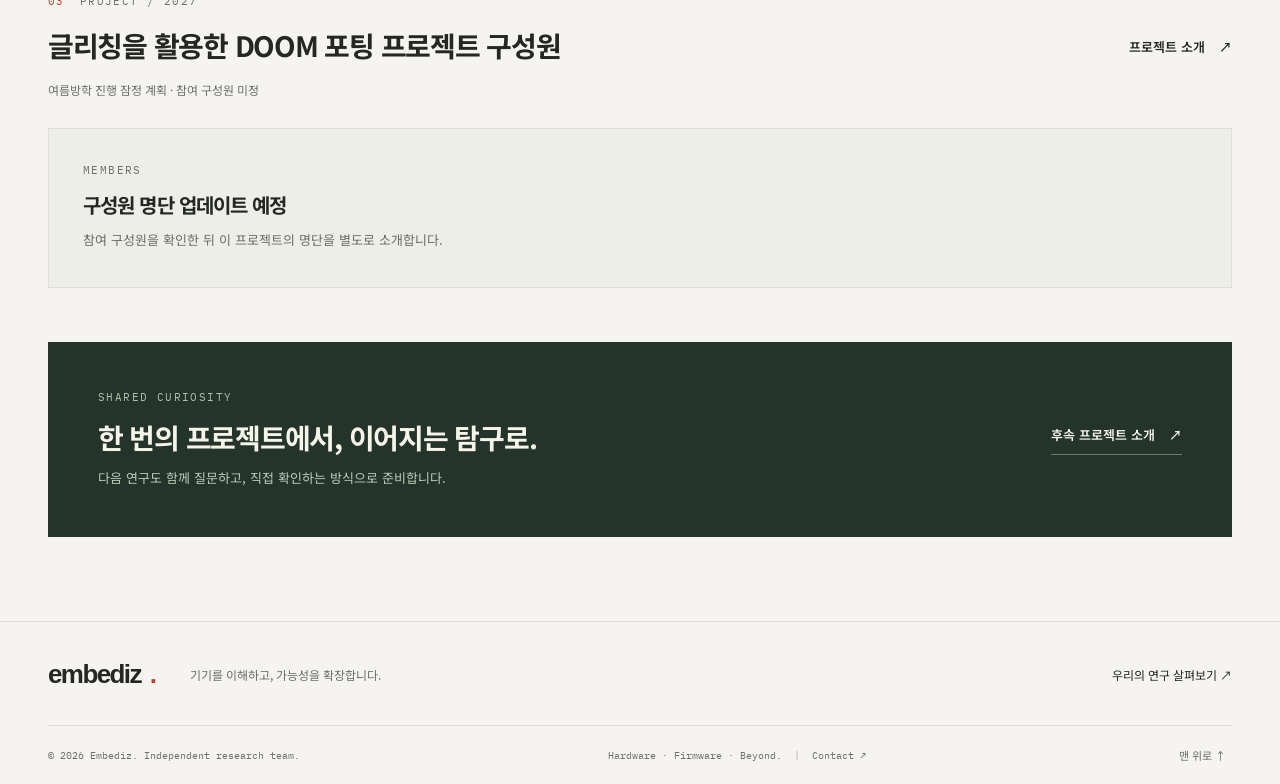
==== commit 77431fce: "Publish team Contact link in footer" ====
--- a/members/index.html
+++ b/members/index.html
@@ -36,7 +36,7 @@
     <nav id="mobile-nav" aria-label="모바일 메뉴" hidden><a href="../">홈</a><a href="../projects/">프로젝트</a><a href="../notes/">연구 기록</a><a href="../members/">구성원</a><a href="../resources/">자료실</a></nav>
   </header>
   <main id="main" tabindex="-1"><div class="container"><header class="page-heading"><div class="eyebrow"><span class="section-index">04</span> PEOPLE OF EMBEDIZ</div><h1>함께 열고, 함께 알아갑니다.</h1><p>프로젝트별로 함께한 구성원을 소개합니다.</p></header><section class="team-project" aria-labelledby="team-doom-camera"><header class="team-project-header"><div><div class="eyebrow"><span class="section-index">01</span> PROJECT / 2026</div><h2 id="team-doom-camera">임베디드 기기 대상 DOOM 포팅 프로젝트 구성원</h2><p>화이트햇 스쿨 4기 2차 교육과정 · Embediz</p></div><a class="text-link" href="../projects/doom-camera/">프로젝트 소개 <span aria-hidden="true">↗</span></a></header><div class="member-grid" aria-label="임베디드 기기 대상 DOOM 포팅 프로젝트 구성원 명단"><article class="member reveal"><span class="member-index">01</span><div class="member-pattern" aria-hidden="true">SM</div><h3>유수민</h3><p class="role">Project Manager</p><a href="https://miel02.site" target="_blank" rel="noopener noreferrer" style="display:inline-block;margin-top:8px;font-size:13px;color:#b94730;text-decoration:underline;text-underline-offset:3px;">miel02.site ↗</a></article><article class="member reveal"><span class="member-index">02</span><div class="member-pattern" aria-hidden="true">GO</div><h3>김가온</h3><p class="role">Researcher</p></article><article class="member reveal"><span class="member-index">03</span><div class="member-pattern" aria-hidden="true">GM</div><h3>김규민</h3><p class="role">Researcher</p></article><article class="member reveal"><span class="member-index">04</span><div class="member-pattern" aria-hidden="true">MS</div><h3>김민서</h3><p class="role">Researcher</p></article><article class="member reveal"><span class="member-index">05</span><div class="member-pattern" aria-hidden="true">JG</div><h3>민준기</h3><p class="role">Researcher</p></article><article class="member reveal"><span class="member-index">06</span><div class="member-pattern" aria-hidden="true">MW</div><h3>손민우</h3><p class="role">Researcher</p></article><article class="member reveal"><span class="member-index">07</span><div class="member-pattern" aria-hidden="true">SY</div><h3>최수연</h3><p class="role">Researcher</p></article><article class="member reveal"><span class="member-index">08</span><div class="member-pattern" aria-hidden="true">WM</div><h3>황원민</h3><p class="role">Researcher</p></article></div><div class="team-credit"><div><span>담당 멘토</span><strong>문석주</strong></div><div><span>담당 PL</span><strong>장형범</strong></div></div></section><section class="team-project" aria-labelledby="team-secure-boot"><header class="team-project-header"><div><div class="eyebrow"><span class="section-index">02</span> PROJECT / 2027</div><h2 id="team-secure-boot">Secure Boot 기술이 적용된 홈캠 분석 프로젝트 구성원</h2><p>2027년 1~2월 · 홈캠 분석 프로젝트 · Embediz2</p></div><a class="text-link" href="../projects/secure-boot/">프로젝트 소개 <span aria-hidden="true">↗</span></a></header><div class="team-pending"><span class="eyebrow">MEMBERS</span><h3>구성원 명단 업데이트 예정</h3><p>참여 구성원을 확인한 뒤 이 프로젝트의 명단을 별도로 소개합니다.</p></div></section><section class="team-project" aria-labelledby="team-glitch-doom"><header class="team-project-header"><div><div class="eyebrow"><span class="section-index">03</span> PROJECT / 2027</div><h2 id="team-glitch-doom">글리칭을 활용한 DOOM 포팅 프로젝트 구성원</h2><p>여름방학 진행 잠정 계획 · 참여 구성원 미정</p></div><a class="text-link" href="../projects/glitch-doom/">프로젝트 소개 <span aria-hidden="true">↗</span></a></header><div class="team-pending"><span class="eyebrow">MEMBERS</span><h3>구성원 명단 업데이트 예정</h3><p>참여 구성원을 확인한 뒤 이 프로젝트의 명단을 별도로 소개합니다.</p></div></section></div><div class="container banner-wrap"><div class="next-banner"><div><div class="eyebrow">SHARED CURIOSITY</div><h2>한 번의 프로젝트에서, 이어지는 탐구로.</h2><p>다음 연구도 함께 질문하고, 직접 확인하는 방식으로 준비합니다.</p></div><a class="text-link" href="../projects/">후속 프로젝트 소개 <span aria-hidden="true">↗</span></a></div></div></main>
-  <footer class="site-footer"><div class="container footer-top"><a class="brand" href="../">embediz<span class="brand-dot">.</span></a><p>기기를 이해하고, 가능성을 확장합니다.</p><a href="../projects/">우리의 연구 살펴보기 ↗</a></div><div class="container footer-bottom"><span>© 2026 Embediz. Independent research team.</span><span>Hardware · Firmware · Beyond.</span><button class="back-top" aria-label="페이지 맨 위로">맨 위로 ↑</button></div></footer>
+  <footer class="site-footer"><div class="container footer-top"><a class="brand" href="../">embediz<span class="brand-dot">.</span></a><p>기기를 이해하고, 가능성을 확장합니다.</p><a href="../projects/">우리의 연구 살펴보기 ↗</a></div><div class="container footer-bottom"><span>© 2026 Embediz. Independent research team.</span><span>Hardware · Firmware · Beyond. <span class="footer-divider" aria-hidden="true">|</span> <a class="footer-contact" href="mailto:isemy0317@gmail.com" aria-label="Embediz 팀에 이메일로 연락하기">Contact ↗</a></span><button class="back-top" aria-label="페이지 맨 위로">맨 위로 ↑</button></div></footer>
   <dialog id="video-dialog" aria-labelledby="video-title"><div class="dialog-head"><div><span class="eyebrow">PROJECT 01 / DEMO</span><h2 id="video-title">홈캠에서 실행되는 DOOM</h2></div><button class="dialog-close" aria-label="영상 닫기">×</button></div><div id="video-container"></div><p class="video-caption">실기기 최종 시연 발췌 · 원본 00:34–00:48의 게임 화면 영역입니다. 게임은 카메라에서 실행됩니다.</p><a class="text-link" id="video-original" target="_blank" rel="noopener noreferrer">시연 영상 파일 열기 ↗</a></dialog>
   <noscript><style>.filter-bar,.menu-toggle,[data-video]{display:none}.desktop-nav{display:flex!important;flex-wrap:wrap;gap:14px}.site-header{height:auto;min-height:88px}.header-inner{flex-wrap:wrap;padding:18px 0}</style></noscript>
 </body>
--- a/styles.css
+++ b/styles.css
@@ -36,3 +36,9 @@
 
 .project-actions{display:flex;flex-wrap:wrap;gap:12px;justify-self:end;align-items:center}.project-actions .button{white-space:nowrap}
 @media(max-width:820px){.project-actions{justify-self:start}}
+
+/* Footer team contact link */
+.footer-divider{padding:0 6px;opacity:.6}
+.footer-contact:hover{color:var(--accent)}
+@media(max-width:820px){.footer-bottom>span:nth-child(2){display:inline}}
+@media(max-width:580px){.footer-bottom{gap:10px 20px}.footer-bottom>span:nth-child(2){order:3;width:100%}}
